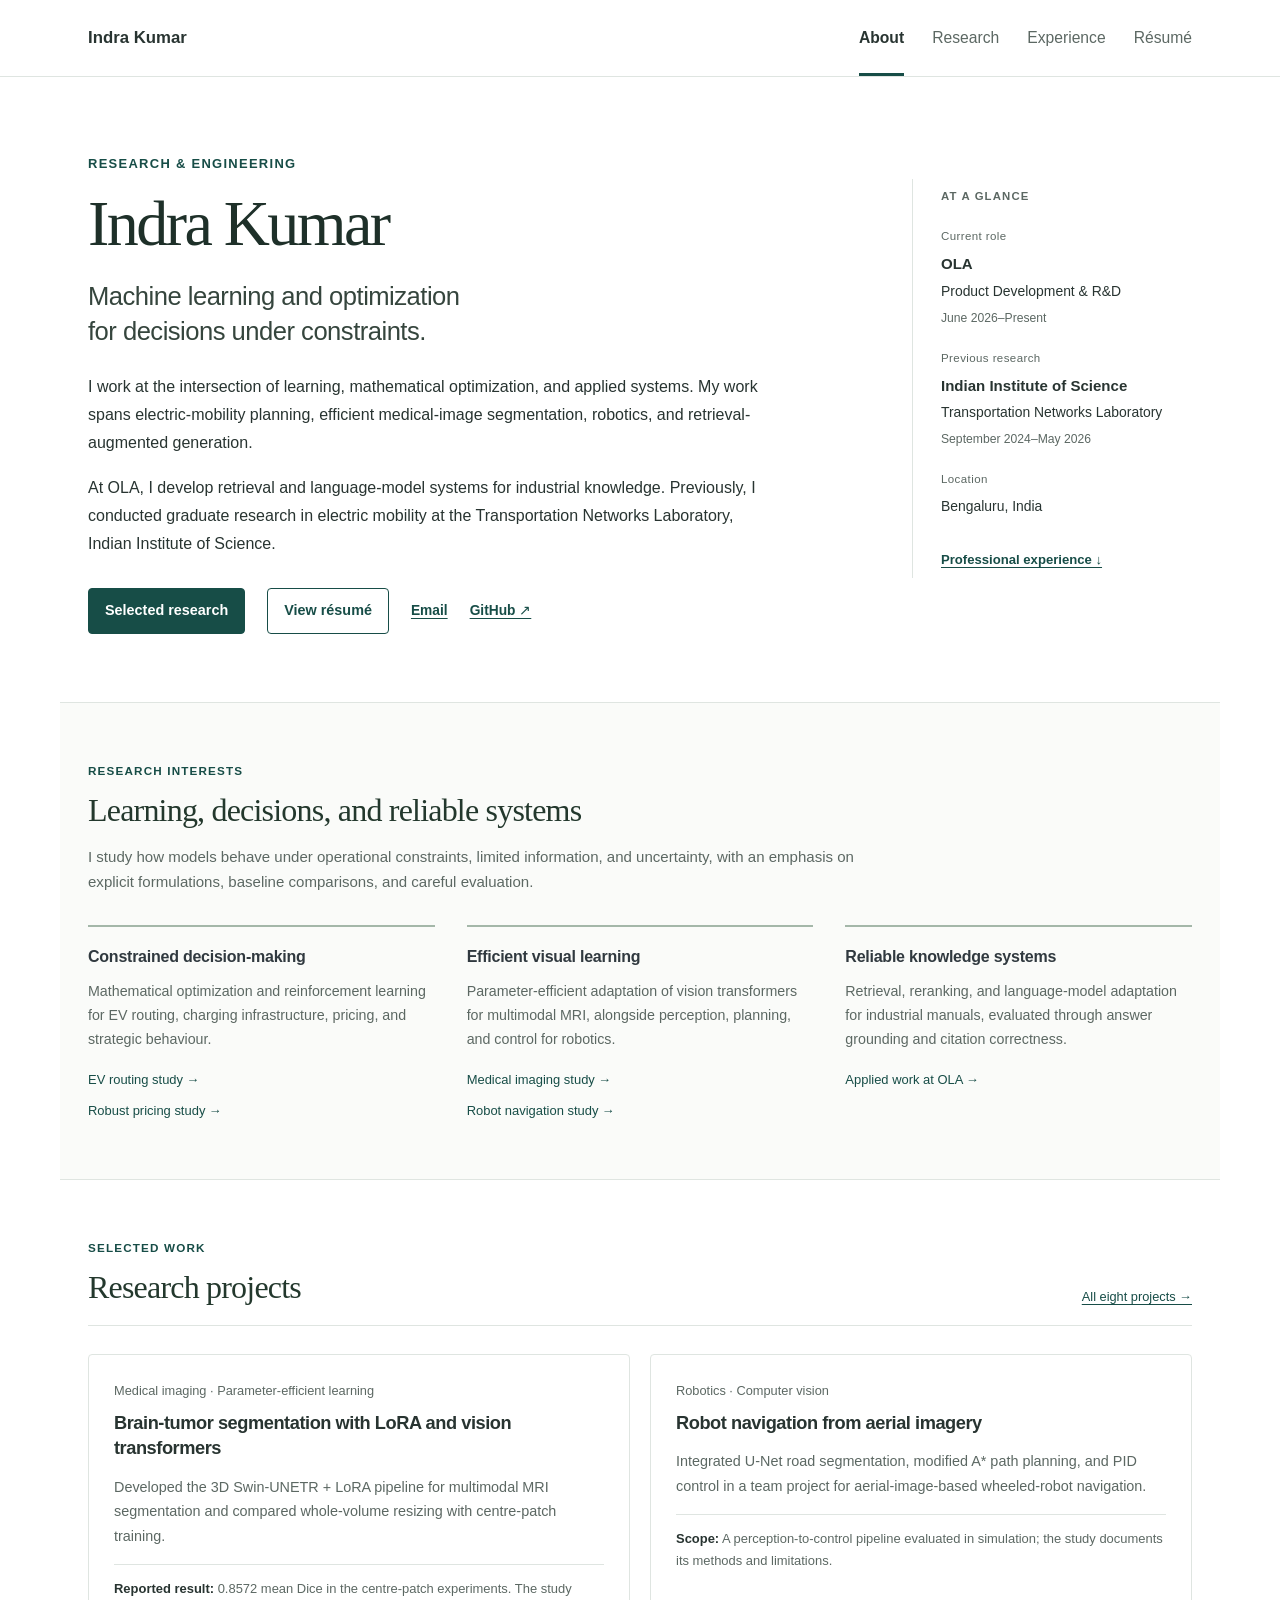
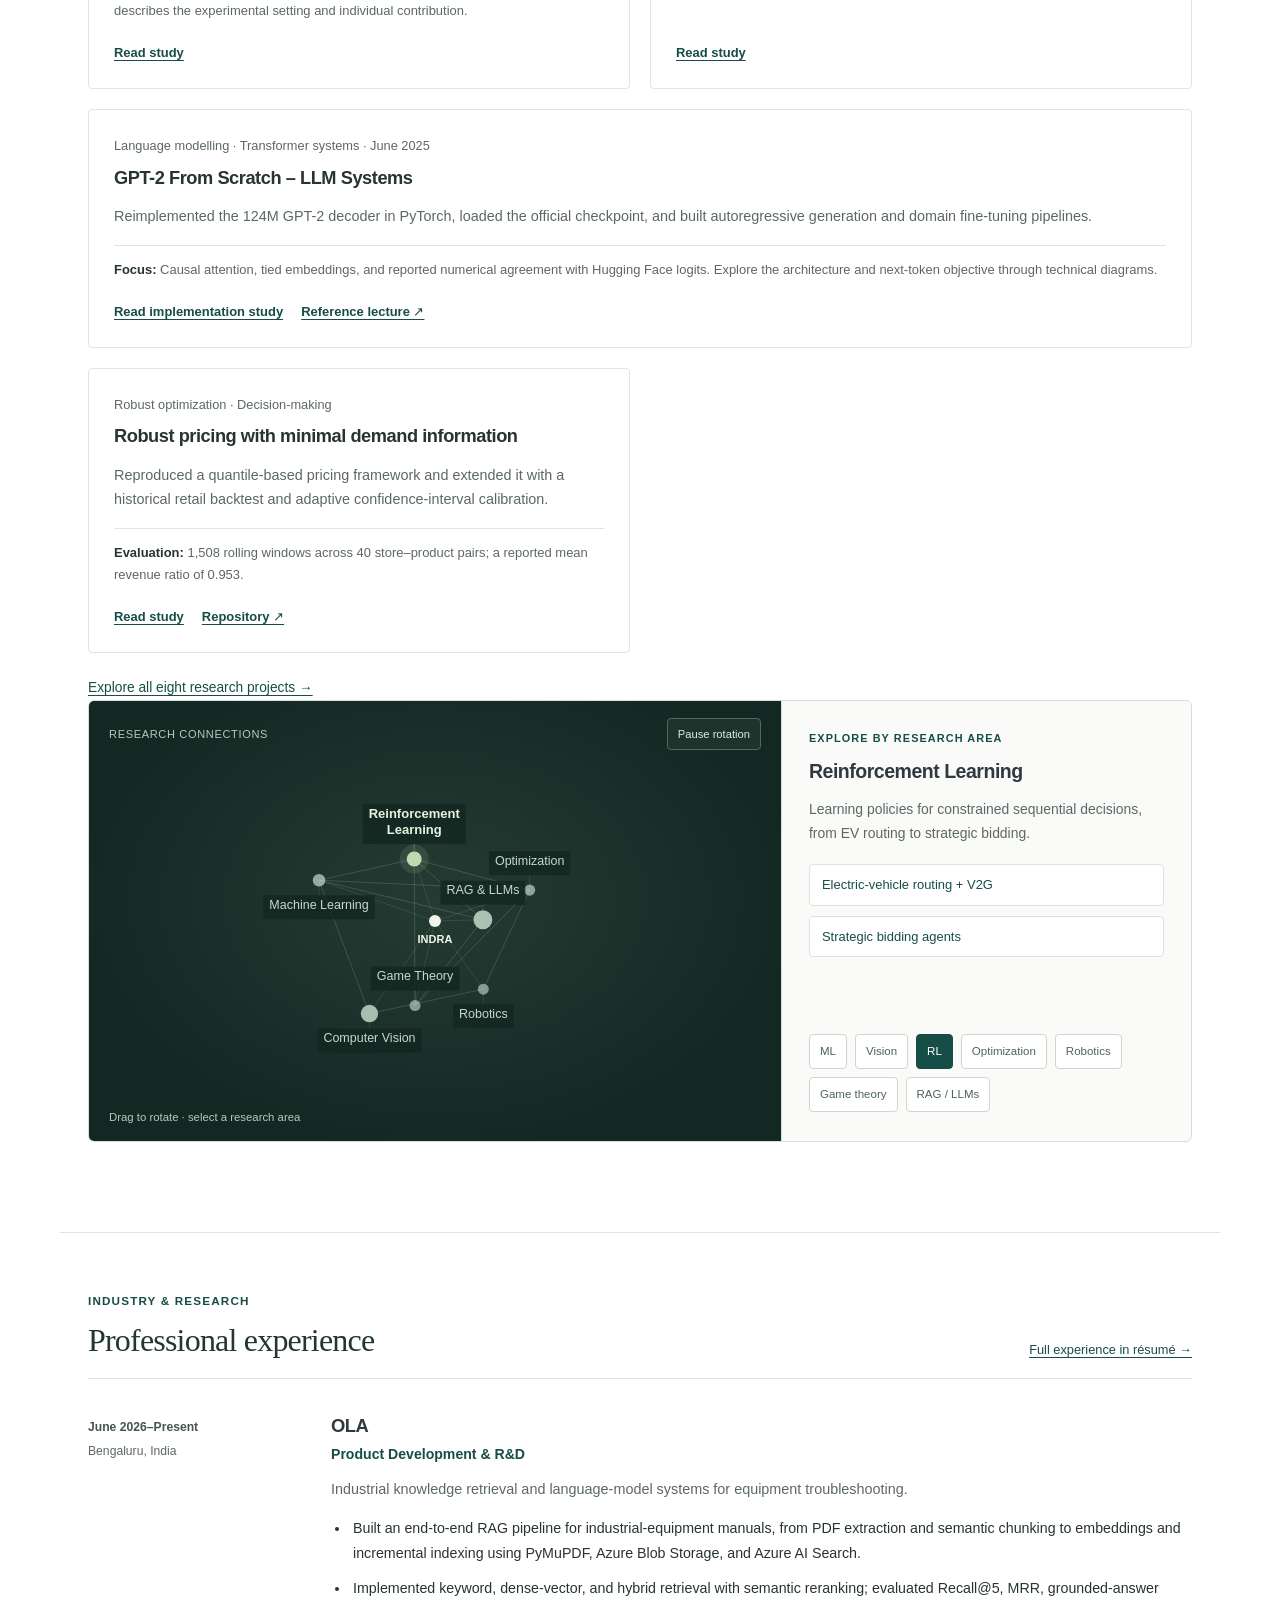
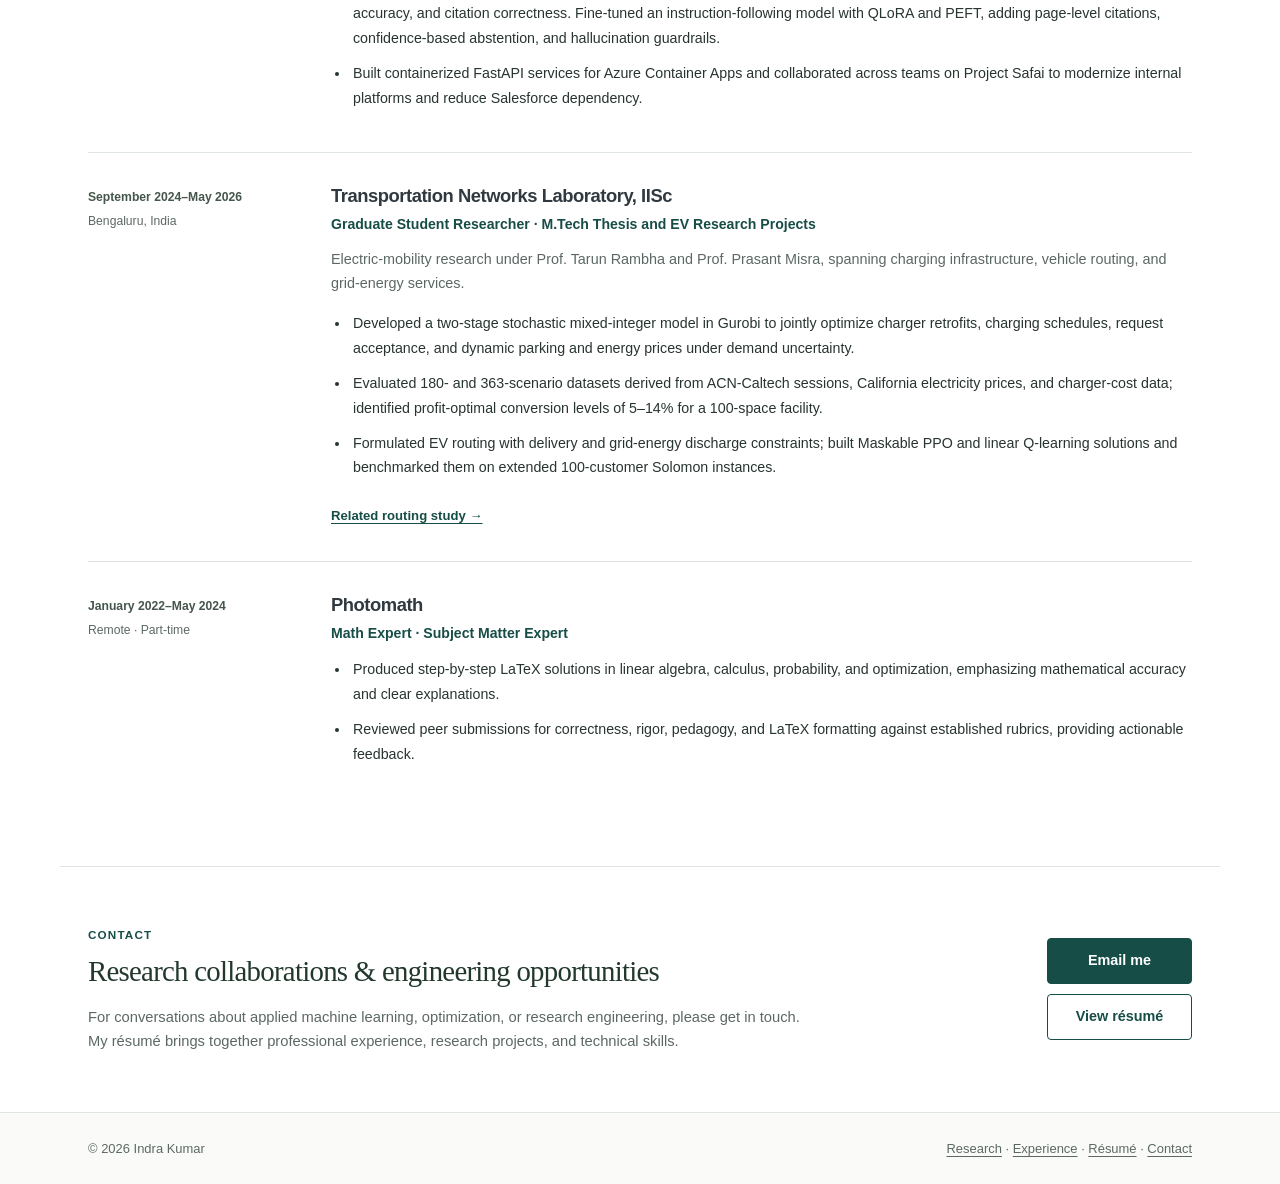
==== index.html @ 2b5d2503 "Enable hover previews for selected research projects" ====
<!doctype html>
<html lang="en">
<head>
  <meta charset="utf-8"><meta name="viewport" content="width=device-width, initial-scale=1">
  <meta name="color-scheme" content="light"><meta name="theme-color" content="#174d47">
  <title>Indra Kumar | Machine Learning &amp; Optimization</title>
  <meta name="description" content="Indra Kumar’s research and engineering portfolio: machine learning, optimization, and reliable AI systems. OLA R&amp;D; previously graduate research at IISc.">
  <meta property="og:title" content="Indra Kumar | Machine Learning &amp; Optimization">
  <meta property="og:description" content="Research projects, professional experience, and methods spanning constrained decision-making, efficient visual learning, and retrieval-augmented generation.">
  <meta property="og:type" content="website">
  <link rel="canonical" href="https://sincerelyindra.github.io/">
  <link rel="icon" type="image/svg+xml" href="data:image/svg+xml,%3Csvg xmlns=%22http://www.w3.org/2000/svg%22 viewBox=%220 0 64 64%22%3E%3Crect width=%2264%22 height=%2264%22 rx=%228%22 fill=%22%23174d47%22/%3E%3Ctext x=%2232%22 y=%2243%22 text-anchor=%22middle%22 font-family=%22Arial%22 font-size=%2233%22 font-weight=%22700%22 fill=%22white%22%3EIK%3C/text%3E%3C/svg%3E">
  <link rel="stylesheet" href="assets/style.css?v=20261004"><link rel="stylesheet" href="assets/research-map.css">
  <script src="assets/site.js" defer></script><script src="assets/research-map.js" defer></script><script src="assets/home-project-preview.js?v=20261004" defer></script>
</head>
<body class="home">
<a class="skip-link" href="#main">Skip to content</a>
<header class="masthead">
  <div class="masthead-inner">
    <a class="site-name" href="index.html">Indra Kumar</a>
    <button class="menu-toggle" aria-controls="main-navigation" aria-expanded="false" type="button">Menu</button>
    <nav class="main-nav" id="main-navigation" aria-label="Main navigation">
      <a href="index.html" aria-current="page">About</a>
      <a href="projects.html">Research</a>
      <a href="#experience">Experience</a>
      <a href="resume.html">Résumé</a>
    </nav>
  </div>
</header>

<main id="main">
  <section class="hero-wrap" aria-labelledby="hero-title">
    <div class="hero-copy">
      <p class="eyebrow">Research &amp; engineering</p>
      <h1 id="hero-title">Indra Kumar</h1>
      <p class="hero-statement">Machine learning and optimization<br class="desktop-break"> for decisions under constraints.</p>
      <p class="hero-summary">I work at the intersection of learning, mathematical optimization, and applied systems. My work spans electric-mobility planning, efficient medical-image segmentation, robotics, and retrieval-augmented generation.</p>
      <p class="hero-summary">At OLA, I develop retrieval and language-model systems for industrial knowledge. Previously, I conducted graduate research in electric mobility at the Transportation Networks Laboratory, Indian Institute of Science.</p>
      <div class="hero-actions">
        <a class="button" href="#selected-work">Selected research</a>
        <a class="button button-secondary" href="resume.html">View résumé</a>
        <a class="text-link" href="mailto:indrak@iisc.ac.in">Email</a>
        <a class="text-link" href="https://github.com/sincerelyindra" target="_blank" rel="noopener noreferrer">GitHub ↗</a>
      </div>
    </div>
    <aside class="profile-summary" aria-label="Career overview">
      <p class="eyebrow">At a glance</p>
      <dl>
        <dt>Current role</dt>
        <dd><strong>OLA</strong><span>Product Development &amp; R&amp;D</span><small>June 2026–Present</small></dd>
        <dt>Previous research</dt>
        <dd><strong>Indian Institute of Science</strong><span>Transportation Networks Laboratory</span><small>September 2024–May 2026</small></dd>
        <dt>Location</dt>
        <dd>Bengaluru, India</dd>
      </dl>
      <a class="text-link" href="#experience">Professional experience ↓</a>
    </aside>
  </section>

  <section class="home-section research-section" id="research" aria-labelledby="research-title">
    <div class="section-intro">
      <p class="eyebrow">Research interests</p>
      <h2 id="research-title">Learning, decisions, and reliable systems</h2>
      <p>I study how models behave under operational constraints, limited information, and uncertainty, with an emphasis on explicit formulations, baseline comparisons, and careful evaluation.</p>
    </div>
    <div class="research-grid">
      <article>
        <h3>Constrained decision-making</h3>
        <p>Mathematical optimization and reinforcement learning for EV routing, charging infrastructure, pricing, and strategic behaviour.</p>
        <a href="projects/electric-vehicle-routing.html">EV routing study →</a>
        <a href="projects/robust-pricing.html">Robust pricing study →</a>
      </article>
      <article>
        <h3>Efficient visual learning</h3>
        <p>Parameter-efficient adaptation of vision transformers for multimodal MRI, alongside perception, planning, and control for robotics.</p>
        <a href="projects/medical-image-segmentation.html">Medical imaging study →</a>
        <a href="projects/robot-path-planning.html">Robot navigation study →</a>
      </article>
      <article>
        <h3>Reliable knowledge systems</h3>
        <p>Retrieval, reranking, and language-model adaptation for industrial manuals, evaluated through answer grounding and citation correctness.</p>
        <a href="#ola-experience">Applied work at OLA →</a>
      </article>
    </div>
  </section>

  <section class="home-section" id="selected-work" aria-labelledby="work-title">
    <div class="section-heading home-heading">
      <div><p class="eyebrow">Selected work</p><h2 id="work-title">Research projects</h2></div>
      <a href="projects.html">All eight projects →</a>
    </div>
    <div class="featured-grid">
      <article class="featured-card">
        <p class="project-category">Medical imaging · Parameter-efficient learning</p>
        <h3><a href="projects/medical-image-segmentation.html">Brain-tumor segmentation with LoRA and vision transformers</a></h3>
        <p>Developed the 3D Swin-UNETR + LoRA pipeline for multimodal MRI segmentation and compared whole-volume resizing with centre-patch training.</p>
        <p class="research-evidence"><strong>Reported result:</strong> 0.8572 mean Dice in the centre-patch experiments. The study describes the experimental setting and individual contribution.</p>
        <div class="project-links"><a href="projects/medical-image-segmentation.html">Read study</a></div>
      </article>
      <article class="featured-card">
        <p class="project-category">Robotics · Computer vision</p>
        <h3><a href="projects/robot-path-planning.html">Robot navigation from aerial imagery</a></h3>
        <p>Integrated U-Net road segmentation, modified A* path planning, and PID control in a team project for aerial-image-based wheeled-robot navigation.</p>
        <p class="research-evidence"><strong>Scope:</strong> A perception-to-control pipeline evaluated in simulation; the study documents its methods and limitations.</p>
        <div class="project-links"><a href="projects/robot-path-planning.html">Read study</a></div>
      </article>
      <article class="featured-card llm-study-card">
        <p class="project-category">Language modelling · Transformer systems · June 2025</p>
        <h3><a href="projects/gpt2-from-scratch.html">GPT-2 From Scratch – LLM Systems</a></h3>
        <p>Reimplemented the 124M GPT-2 decoder in PyTorch, loaded the official checkpoint, and built autoregressive generation and domain fine-tuning pipelines.</p>
        <p class="research-evidence"><strong>Focus:</strong> Causal attention, tied embeddings, and reported numerical agreement with Hugging Face logits. Explore the architecture and next-token objective through technical diagrams.</p>
        <div class="project-links"><a href="projects/gpt2-from-scratch.html">Read implementation study</a><a href="https://www.youtube.com/watch?v=l8pRSuU81PU" target="_blank" rel="noopener noreferrer">Reference lecture ↗</a></div>
      </article>
      <article class="featured-card">
        <p class="project-category">Robust optimization · Decision-making</p>
        <h3><a href="projects/robust-pricing.html">Robust pricing with minimal demand information</a></h3>
        <p>Reproduced a quantile-based pricing framework and extended it with a historical retail backtest and adaptive confidence-interval calibration.</p>
        <p class="research-evidence"><strong>Evaluation:</strong> 1,508 rolling windows across 40 store–product pairs; a reported mean revenue ratio of 0.953.</p>
        <div class="project-links"><a href="projects/robust-pricing.html">Read study</a><a href="https://github.com/sincerelyindra/robust-quantile-based-pricing" target="_blank" rel="noopener noreferrer">Repository ↗</a></div>
      </article>
    </div>
    <p class="all-projects-link"><a href="projects.html">Explore all eight research projects →</a></p>
    <div class="research-map" id="research-map" aria-labelledby="research-map-title" hidden>
      <div class="research-map-visual">
        <div class="research-map-toolbar">
          <span id="research-map-title">Research connections</span>
          <button type="button" data-rotation-control>Pause rotation</button>
        </div>
        <canvas id="constellationCanvas" width="720" height="440"
          role="img" aria-label="Rotating 3D map of research themes. Use the adjacent research-area buttons to explore related projects."
          aria-describedby="research-map-hint"></canvas>
        <p class="research-map-hint" id="research-map-hint">Drag to rotate · select a research area</p>
      </div>
      <div class="research-map-panel">
        <p class="eyebrow">Explore by research area</p>
        <div class="research-map-selection" aria-live="polite" aria-atomic="true">
          <h3 id="constellationTheme">Reinforcement Learning</h3>
          <p id="constellationDescription">Learning policies for constrained sequential decisions, from EV routing to strategic bidding.</p>
        </div>
        <div id="constellationProjects" class="research-map-projects">
          <a href="projects/electric-vehicle-routing.html">Electric-vehicle routing + V2G</a>
          <a href="projects/strategic-auction-bidding.html">Strategic bidding agents</a>
        </div>
        <div class="research-map-controls" role="group" aria-label="Choose a research area">
          <button type="button" data-theme="Machine Learning" aria-pressed="false">ML</button>
          <button type="button" data-theme="Computer Vision" aria-pressed="false">Vision</button>
          <button type="button" data-theme="Reinforcement Learning" aria-pressed="true">RL</button>
          <button type="button" data-theme="Optimization" aria-pressed="false">Optimization</button>
          <button type="button" data-theme="Robotics" aria-pressed="false">Robotics</button>
          <button type="button" data-theme="Game Theory" aria-pressed="false">Game theory</button>
          <button type="button" data-theme="RAG &amp; LLMs" aria-pressed="false">RAG / LLMs</button>
        </div>
      </div>
    </div>
  </section>

  <section class="home-section experience-section" id="experience" aria-labelledby="experience-title">
    <div class="section-heading home-heading">
      <div><p class="eyebrow">Industry &amp; research</p><h2 id="experience-title">Professional experience</h2></div>
      <a href="resume.html#experience">Full experience in résumé →</a>
    </div>
    <div class="experience-list">
      <article class="experience-entry" id="ola-experience">
        <div class="experience-meta">
          <p class="experience-date"><time datetime="2026-06">June 2026</time>–Present</p>
          <p>Bengaluru, India</p>
        </div>
        <div class="experience-body">
          <h3>OLA</h3>
          <p class="experience-role">Product Development &amp; R&amp;D</p>
          <p class="experience-summary">Industrial knowledge retrieval and language-model systems for equipment troubleshooting.</p>
          <ul>
            <li>Built an end-to-end RAG pipeline for industrial-equipment manuals, from PDF extraction and semantic chunking to embeddings and incremental indexing using PyMuPDF, Azure Blob Storage, and Azure AI Search.</li>
            <li>Implemented keyword, dense-vector, and hybrid retrieval with semantic reranking; evaluated Recall@5, MRR, grounded-answer accuracy, and citation correctness. Fine-tuned an instruction-following model with QLoRA and PEFT, adding page-level citations, confidence-based abstention, and hallucination guardrails.</li>
            <li>Built containerized FastAPI services for Azure Container Apps and collaborated across teams on Project Safai to modernize internal platforms and reduce Salesforce dependency.</li>
          </ul>
        </div>
      </article>
      <article class="experience-entry" id="iisc-experience">
        <div class="experience-meta">
          <p class="experience-date"><time datetime="2024-09">September 2024</time>–<time datetime="2026-05">May 2026</time></p>
          <p>Bengaluru, India</p>
        </div>
        <div class="experience-body">
          <h3>Transportation Networks Laboratory, IISc</h3>
          <p class="experience-role">Graduate Student Researcher · M.Tech Thesis and EV Research Projects</p>
          <p class="experience-summary">Electric-mobility research under Prof. Tarun Rambha and Prof. Prasant Misra, spanning charging infrastructure, vehicle routing, and grid-energy services.</p>
          <ul>
            <li>Developed a two-stage stochastic mixed-integer model in Gurobi to jointly optimize charger retrofits, charging schedules, request acceptance, and dynamic parking and energy prices under demand uncertainty.</li>
            <li>Evaluated 180- and 363-scenario datasets derived from ACN-Caltech sessions, California electricity prices, and charger-cost data; identified profit-optimal conversion levels of 5–14% for a 100-space facility.</li>
            <li>Formulated EV routing with delivery and grid-energy discharge constraints; built Maskable PPO and linear Q-learning solutions and benchmarked them on extended 100-customer Solomon instances.</li>
          </ul>
          <a class="text-link" href="projects/electric-vehicle-routing.html">Related routing study →</a>
        </div>
      </article>
      <article class="experience-entry" id="photomath-experience">
        <div class="experience-meta">
          <p class="experience-date"><time datetime="2022-01">January 2022</time>–<time datetime="2024-05">May 2024</time></p>
          <p>Remote · Part-time</p>
        </div>
        <div class="experience-body">
          <h3>Photomath</h3>
          <p class="experience-role">Math Expert · Subject Matter Expert</p>
          <ul>
            <li>Produced step-by-step LaTeX solutions in linear algebra, calculus, probability, and optimization, emphasizing mathematical accuracy and clear explanations.</li>
            <li>Reviewed peer submissions for correctness, rigor, pedagogy, and LaTeX formatting against established rubrics, providing actionable feedback.</li>
          </ul>
        </div>
      </article>
    </div>
  </section>

  <section class="home-section contact-band" id="contact" aria-labelledby="contact-title">
    <div>
      <p class="eyebrow">Contact</p>
      <h2 id="contact-title">Research collaborations &amp; engineering opportunities</h2>
      <p>For conversations about applied machine learning, optimization, or research engineering, please get in touch. My résumé brings together professional experience, research projects, and technical skills.</p>
    </div>
    <div class="contact-actions">
      <a class="button" href="mailto:indrak@iisc.ac.in">Email me</a>
      <a class="button button-secondary" href="resume.html">View résumé</a>
    </div>
  </section>
</main>
<footer class="footer"><div class="footer-inner"><p>© 2026 Indra Kumar</p><p><a href="projects.html">Research</a> · <a href="#experience">Experience</a> · <a href="resume.html">Résumé</a> · <a href="mailto:indrak@iisc.ac.in">Contact</a></p></div></footer>
</body>
</html>
---- assets/style.css ----
:root{--ink:#283431;--muted:#5c6863;--accent:#174d47;--accent-dark:#103b36;--line:#dfe5e1;--soft:#f5f7f4;--width:1160px;--sidebar:222px;font-family:-apple-system,BlinkMacSystemFont,"Segoe UI",Roboto,Helvetica,Arial,sans-serif;color:var(--ink);background:#fff;font-synthesis:none}
*{box-sizing:border-box}html{scroll-padding-top:105px}body{margin:0;font-size:18px;line-height:1.65}a{color:var(--accent);text-decoration-thickness:1px;text-underline-offset:3px}a:hover{color:var(--accent-dark)}a:focus-visible,button:focus-visible{outline:3px solid #b66617;outline-offset:5px}img{max-width:100%;display:block}button{font:inherit}h1,h2,h3{line-height:1.25;color:#30393f;letter-spacing:-.025em}h1{font-size:2rem;margin:0 0 24px;font-weight:700}h2{font-size:1.5rem;margin:45px 0 20px}h3{font-size:1.18rem;margin:0 0 10px;font-weight:650}p{margin:0 0 20px}ul{padding-left:24px;margin:12px 0 24px}li{padding-left:3px;margin:7px 0}small{font-size:.83rem}.skip-link{position:absolute;left:20px;top:-100px;background:var(--ink);color:white;padding:10px 18px;z-index:20}.skip-link:focus{top:12px}
.masthead{border-bottom:1px solid var(--line);background:rgba(255,255,255,.97)}.masthead-inner{max-width:var(--width);padding:0 28px;margin:auto;min-height:76px;display:flex;align-items:center;gap:58px}.site-name{font-size:1.05rem;font-weight:700;color:var(--ink);text-decoration:none;white-space:nowrap}.main-nav{display:flex;align-self:stretch;align-items:center;gap:32px}.main-nav a{height:100%;display:flex;align-items:center;position:relative;font-size:.98rem;text-decoration:none;color:var(--muted)}.main-nav a[aria-current=page]{color:var(--ink);font-weight:600}.main-nav a[aria-current=page]:after{content:"";height:3px;background:var(--accent);position:absolute;bottom:0;left:0;right:0}.menu-toggle{display:none;background:white;border:1px solid var(--line);border-radius:4px;padding:6px 12px;font-size:.9rem;color:var(--ink)}
.page-shell{max-width:var(--width);margin:0 auto;padding:50px 28px 72px;display:grid;grid-template-columns:var(--sidebar) minmax(0,1fr);gap:52px;align-items:start}.profile{position:sticky;top:30px;font-size:.86rem;line-height:1.5}.profile-avatar{width:166px;height:166px;object-fit:cover;border:1px solid var(--line);padding:5px;margin:0 0 18px;background:white}.profile-name{font-size:1.15rem;font-weight:700;margin:0 0 7px;letter-spacing:-.02em}.profile-description{font-size:.89rem;color:var(--muted);margin:0 0 20px;max-width:200px}.profile-links{list-style:none;padding:0;margin:0}.profile-links li{margin:10px 0;padding:0;display:flex;align-items:flex-start;gap:10px}.profile-links a{color:var(--ink);text-decoration:none;overflow-wrap:anywhere}.profile-links a:hover{color:var(--accent);text-decoration:underline}.icon{width:16px;height:16px;flex:0 0 16px;margin-top:4px;stroke:currentColor;fill:none;stroke-width:1.7;stroke-linecap:round;stroke-linejoin:round}.content{min-width:0;max-width:780px}.intro{font-size:1.04rem}.eyebrow{font-size:.81rem;font-weight:600;letter-spacing:.1em;text-transform:uppercase;color:var(--muted);margin:0 0 13px}.lead{color:var(--muted);font-size:1.02rem}.text-link{font-size:.94rem;font-weight:550}.section-heading{display:flex;align-items:baseline;justify-content:space-between;gap:20px;border-bottom:1px solid var(--line);margin:38px 0 0;padding-bottom:13px}.section-heading h2{margin:0}.section-heading a{font-size:.85rem;white-space:nowrap}.project-list{list-style:none;padding:0;margin:0}.project{padding:26px 0 25px;border-bottom:1px solid var(--line);margin:0}.project h2,.project h3{margin:0 0 10px;font-size:1.23rem}.project h2 a,.project h3 a{text-decoration:none;color:var(--ink)}.project h2 a:hover,.project h3 a:hover{color:var(--accent)}.project p{margin:0 0 13px;font-size:.98rem}.project-category{font-size:.8rem!important;color:var(--muted);margin-bottom:8px!important}.project-links{display:flex;flex-wrap:wrap;gap:18px;font-size:.87rem}.project-links a{font-weight:550}.note{color:var(--muted);font-size:.88rem}.experience-line{display:flex;justify-content:space-between;gap:24px;align-items:baseline;margin-top:24px}.experience-line h3{margin:0}.period{font-size:.87rem;color:var(--muted);white-space:nowrap}.role{font-weight:550;font-size:1rem;margin:6px 0 4px}.organization{font-size:.95rem;color:var(--muted);margin-bottom:18px}.compact-list li{margin:8px 0}.skills{display:grid;grid-template-columns:140px minmax(0,1fr);gap:15px 25px;font-size:.96rem;margin:20px 0}.skills dt{font-weight:650}.skills dd{margin:0;color:var(--muted)}.actions{display:flex;flex-wrap:wrap;gap:12px;margin:24px 0}.button{display:inline-block;background:var(--accent);color:white;border:1px solid var(--accent);padding:9px 17px;font-size:.9rem;font-weight:550;border-radius:4px;text-decoration:none;cursor:pointer}.button:hover{background:var(--accent-dark);color:white}.button-secondary{background:white;color:var(--accent)}.button-secondary:hover{background:var(--soft);color:var(--accent-dark)}.back-link{font-size:.87rem;display:inline-block;margin-bottom:25px}.project-detail-title{font-size:2rem;max-width:730px}.project-team{color:var(--muted);font-size:.91rem;margin:0 0 23px}.callout{border-left:3px solid var(--accent);padding:2px 0 2px 20px;margin:26px 0}.callout p{margin:0;font-size:.98rem}.data-table-wrap{overflow-x:auto;margin:22px 0}.data-table{border-collapse:collapse;width:100%;font-size:.9rem;text-align:left}.data-table th{font-weight:650;background:var(--soft)}.data-table th,.data-table td{padding:12px 14px;border-bottom:1px solid var(--line);vertical-align:top}.data-table td:not(:first-child),.data-table th:not(:first-child){font-variant-numeric:tabular-nums}.details-section{margin:32px 0}.details-section h2{font-size:1.3rem;margin:0 0 14px}.details-section p,.details-section li{font-size:.98rem}.project-meta{font-size:.85rem;color:var(--muted);border-top:1px solid var(--line);padding-top:20px;margin-top:36px}.footer{border-top:1px solid var(--line);background:#f8f9fa;font-size:.81rem;color:var(--muted)}.footer-inner{max-width:var(--width);margin:auto;padding:25px 28px;display:flex;justify-content:space-between;gap:24px}.footer a{color:var(--muted)}.print-header{display:none}.resume-project{margin:24px 0}.resume-project h3{font-size:1.04rem}.resume-project p{font-size:.94rem;margin:0}.resume-project a{text-decoration:none;color:var(--ink)}.resume-project a:hover{color:var(--accent)}.not-found{padding:25px 0}
@media(min-width:1450px){:root{--width:1240px}.page-shell{gap:65px;grid-template-columns:245px minmax(0,1fr)}.content{max-width:800px}}
@media(max-width:900px){.page-shell{grid-template-columns:190px minmax(0,1fr);gap:30px;padding-top:36px}.profile-avatar{width:145px;height:145px}.masthead-inner{gap:45px}.skills{grid-template-columns:115px minmax(0,1fr)}}
@media(max-width:680px){body{font-size:17px}.masthead-inner{padding:0 20px;min-height:65px;justify-content:space-between;gap:15px;flex-wrap:wrap}.main-nav{gap:22px;min-height:56px;flex-basis:100%;order:3;align-self:auto}.main-nav a{height:56px}.js .menu-toggle{display:block}.js .main-nav{display:none}.js .main-nav.is-open{display:flex}.page-shell{display:block;padding:28px 20px 45px}.profile{position:static;display:grid;grid-template-columns:88px minmax(0,1fr);gap:0 18px;margin-bottom:34px;padding-bottom:24px;border-bottom:1px solid var(--line)}.profile-avatar{grid-row:1/3;width:88px;height:88px;padding:3px;margin:0}.profile-name{font-size:1.1rem;align-self:end;margin-top:1px}.profile-description{max-width:none;font-size:.85rem;margin:3px 0 0}.profile-links{grid-column:1/-1;display:flex;gap:7px 20px;flex-wrap:wrap;margin-top:16px}.profile-links li{margin:3px 0;font-size:.82rem;gap:7px}.profile-links .institution-row{display:none}.profile-links .location-row{display:none}.icon{width:14px;height:14px;flex-basis:14px;margin-top:3px}h1,.project-detail-title{font-size:1.7rem;margin-bottom:20px}h2{font-size:1.3rem;margin-top:34px}.intro{font-size:1rem}.section-heading{margin-top:34px}.section-heading h2{font-size:1.3rem}.project{padding:23px 0}.project h2,.project h3{font-size:1.15rem}.experience-line{display:block}.period{display:block;margin-top:6px}.skills{grid-template-columns:1fr;gap:5px;margin-top:24px}.skills dd{margin-bottom:12px}.footer-inner{padding:23px 20px;display:block}.footer-inner p{margin:0 0 8px}.data-table th,.data-table td{padding:10px}.project-detail-title{overflow-wrap:break-word}}
@media(prefers-reduced-motion:reduce){html{scroll-behavior:auto}}
@media print{html{font-size:10pt}body{font-size:10pt;line-height:1.45;color:#111}.masthead,.profile,.footer,.no-print,.skip-link,.back-link{display:none!important}.page-shell{display:block;max-width:none;margin:0;padding:0}.content{max-width:none}.print-header{display:block;margin-bottom:22px}.print-header h1{font-size:24pt;margin-bottom:3px}.print-header p{margin:0;font-size:9pt}.resume-title{display:none}h1{font-size:20pt}h2{font-size:14pt;margin:22px 0 10px;break-after:avoid}h3{font-size:11pt;break-after:avoid}.experience-line{margin-top:12px}.role,.organization,.resume-project p,.compact-list li{font-size:10pt}.resume-project{margin:12px 0;break-inside:avoid}.resume-project h3{font-size:10.5pt;margin-bottom:5px}.skills{font-size:10pt;grid-template-columns:125px minmax(0,1fr);gap:6px 15px}a{color:#111;text-decoration:none}.period,.note{font-size:9pt}.data-table{font-size:9pt}.actions{display:none}@page{margin:17mm}}

/* Research portfolio: readable content and restrained interaction. */
.masthead {
  position: sticky;
  top: 0;
  z-index: 30;
  background: #fff;
}
.masthead-inner { justify-content: space-between; gap: 32px; }
.main-nav { gap: 28px; }
.main-nav a, .button, .project-links a {
  transition: color 120ms ease, background-color 120ms ease, border-color 120ms ease;
}
:where(section, article)[id] { scroll-margin-top: 24px; }
a { overflow-wrap: anywhere; }
.profile-affiliation {
  font-size: .82rem;
  color: var(--accent);
  margin: -7px 0 18px;
  line-height: 1.5;
}
.profile-avatar { border-radius: 4px; }
.project-resources { margin: -9px 0 25px; }
.period { white-space: normal; flex-shrink: 0; text-align: right; }
.experience-line { align-items: flex-start; gap: 20px; }
.experience-line h3 { max-width: 65%; }
.resume-experience + .resume-experience {
  border-top: 1px solid var(--line);
  padding-top: 6px;
  margin-top: 28px;
}
.resume-experience .organization { margin: 5px 0 12px; font-size: .87rem; }
.resume-experience .compact-list { font-size: .95rem; }
.resume-experience .role { font-size: .95rem; }
.resume-experience .period { font-size: .79rem; }

.home { color: var(--ink); background: #fff; }
.hero-wrap {
  max-width: var(--width);
  margin: 0 auto;
  padding: 76px 28px 68px;
  display: grid;
  grid-template-columns: minmax(0, 1fr) 280px;
  gap: 76px;
  align-items: start;
}
.hero-copy { min-width: 0; }
.hero-copy .eyebrow { color: var(--accent); margin-bottom: 16px; }
.hero-wrap h1 {
  font-family: Georgia, "Times New Roman", serif;
  font-size: clamp(2.8rem, 5vw, 4.5rem);
  line-height: 1.05;
  letter-spacing: -.04em;
  font-weight: 500;
  color: #1e3029;
  margin-bottom: 21px;
}
.hero-statement {
  font-size: clamp(1.2rem, 2vw, 1.65rem);
  line-height: 1.4;
  font-weight: 500;
  letter-spacing: -.02em;
  color: #35453d;
  margin-bottom: 23px;
}
.hero-summary { font-size: 1rem; line-height: 1.75; max-width: 690px; margin-bottom: 17px; }
.hero-actions { display: flex; flex-wrap: wrap; align-items: center; gap: 13px 22px; margin-top: 30px; }
.hero-actions .text-link { font-size: .86rem; }
.button { padding: 10px 16px; border-radius: 4px; }
.profile-summary { border-left: 1px solid var(--line); padding: 8px 0 4px 28px; margin-top: 26px; }
.profile-summary .eyebrow { font-size: .71rem; }
.profile-summary dl { margin: 0 0 26px; }
.profile-summary dt {
  font-size: .72rem;
  color: var(--muted);
  letter-spacing: .035em;
  margin: 21px 0 6px;
}
.profile-summary dd { margin: 0; font-size: .87rem; }
.profile-summary strong, .profile-summary span, .profile-summary small { display: block; }
.profile-summary strong { font-size: .94rem; font-weight: 650; margin-bottom: 3px; }
.profile-summary small { color: var(--muted); font-size: .76rem; margin-top: 5px; }
.profile-summary .text-link { font-size: .82rem; }
.home-section { max-width: var(--width); margin: 0 auto; padding: 58px 28px; }
.home-section h2 {
  font-family: Georgia, "Times New Roman", serif;
  font-size: clamp(1.65rem, 3vw, 2rem);
  line-height: 1.25;
  font-weight: 500;
  letter-spacing: -.025em;
  color: #23382d;
  margin: 0 0 15px;
}
.home-section .eyebrow { font-size: .73rem; color: var(--accent); margin-bottom: 10px; }
.section-intro { max-width: 790px; margin-bottom: 30px; }
.section-intro > p:last-child { color: var(--muted); font-size: .94rem; margin-bottom: 0; }
.research-section { border-top: 1px solid var(--line); border-bottom: 1px solid var(--line); background: #fafbf9; }
.research-grid { display: grid; grid-template-columns: repeat(3, minmax(0, 1fr)); gap: 32px; }
.research-grid article { border-top: 2px solid #a4b7a9; padding-top: 20px; }
.research-grid h3 { font-size: 1rem; letter-spacing: -.015em; margin-bottom: 12px; }
.research-grid p { font-size: .89rem; line-height: 1.7; color: var(--muted); margin-bottom: 18px; }
.research-grid a { display: block; font-size: .81rem; margin-top: 9px; text-decoration: none; }
.research-grid a:hover { text-decoration: underline; }
.home-heading { margin: 0 0 28px; padding-bottom: 18px; align-items: flex-end; }
.home-heading h2 { margin-bottom: 0; }
.home-heading > a { font-size: .8rem; white-space: normal; text-align: right; }
.featured-grid { display: grid; grid-template-columns: repeat(2, minmax(0, 1fr)); gap: 20px; }
.featured-card {
  border: 1px solid var(--line);
  border-radius: 4px;
  background: #fff;
  padding: 25px;
  min-width: 0;
  display: flex;
  flex-direction: column;
}
.featured-card h3 { font-size: 1.14rem; line-height: 1.4; margin: 0 0 14px; }
.featured-card h3 a { color: var(--ink); text-decoration: none; }
.featured-card h3 a:hover { color: var(--accent); text-decoration: underline; }
.featured-card > p:not(.project-category) { font-size: .9rem; line-height: 1.7; color: var(--muted); margin-bottom: 16px; }
.featured-card .research-evidence { font-size: .81rem !important; border-top: 1px solid var(--line); padding-top: 13px; }
.research-evidence strong { color: var(--ink); font-weight: 600; }
.featured-card .project-links { margin-top: auto; padding-top: 4px; font-size: .81rem; }
.all-projects-link { font-size: .86rem; margin: 24px 0 0; }
.experience-section { border-top: 1px solid var(--line); }
.experience-entry { display: grid; grid-template-columns: 205px minmax(0, 1fr); gap: 38px; padding: 31px 0; }
.experience-entry:first-child { padding-top: 7px; }
.experience-entry + .experience-entry { border-top: 1px solid var(--line); }
.experience-meta { font-size: .76rem; line-height: 1.6; color: var(--muted); padding-top: 4px; }
.experience-meta p { margin: 0 0 5px; }
.experience-date { font-weight: 600; color: #45564c; font-variant-numeric: tabular-nums; }
.experience-body { min-width: 0; }
.experience-body h3 { font-size: 1.15rem; margin: 0 0 7px; }
.experience-role { font-size: .88rem; font-weight: 600; color: var(--accent); line-height: 1.5; margin-bottom: 12px; }
.experience-summary { color: var(--muted); font-size: .9rem; line-height: 1.7; margin-bottom: 15px; }
.experience-body ul { margin: 13px 0 0; padding-left: 19px; font-size: .89rem; line-height: 1.75; }
.experience-body li { padding-left: 3px; margin: 10px 0; }
.experience-body .text-link { display: inline-block; font-size: .82rem; margin-top: 15px; }
.contact-band {
  border-top: 1px solid var(--line);
  display: grid;
  grid-template-columns: minmax(0, 1fr) auto;
  gap: 48px;
  align-items: center;
}
.contact-band h2 { max-width: 640px; font-size: 1.8rem; }
.contact-band > div > p:last-child { color: var(--muted); font-size: .92rem; max-width: 720px; margin-bottom: 0; }
.contact-actions { display: flex; flex-direction: column; gap: 10px; min-width: 145px; text-align: center; }
.footer { background: #fafbf9; }
.footer-inner p { margin-bottom: 0; }

@media (max-width: 1000px) {
  .hero-wrap { grid-template-columns: minmax(0, 1fr) 245px; gap: 38px; }
  .research-grid { gap: 22px; }
  .experience-entry { grid-template-columns: 170px minmax(0, 1fr); gap: 28px; }
}
@media (max-width: 800px) {
  .hero-wrap { grid-template-columns: 1fr; gap: 30px; padding-top: 50px; }
  .profile-summary { margin-top: 0; border-left: 0; border-top: 1px solid var(--line); padding: 24px 0 0; }
  .profile-summary dl { display: grid; grid-template-columns: 1fr 1fr; column-gap: 26px; margin-bottom: 18px; }
  .profile-summary dt { margin: 0 0 6px; }
  .profile-summary dt:nth-of-type(1) { grid-column: 1; grid-row: 1; }
  .profile-summary dd:nth-of-type(1) { grid-column: 1; grid-row: 2; }
  .profile-summary dt:nth-of-type(2) { grid-column: 2; grid-row: 1; }
  .profile-summary dd:nth-of-type(2) { grid-column: 2; grid-row: 2; }
  .profile-summary dt:nth-of-type(3) { grid-column: 1 / -1; margin-top: 18px; }
  .profile-summary dd:nth-of-type(3) { grid-column: 1 / -1; }
  .contact-band { grid-template-columns: 1fr; gap: 24px; }
  .contact-actions { flex-direction: row; }
}
@media (max-width: 680px) {
  .masthead-inner { min-height: 64px; gap: 0 16px; }
  .main-nav { column-gap: 24px; row-gap: 0; flex-wrap: wrap; }
  .js .main-nav.is-open { display: grid; grid-template-columns: 1fr 1fr; padding: 4px 0 10px; }
  .main-nav a { height: 48px; min-height: 48px; font-size: .92rem; }
  .main-nav a[aria-current=page]:after { width: 38px; }
  .hero-wrap { padding: 42px 20px 40px; }
  .hero-wrap h1 { font-size: 2.95rem; }
  .hero-statement { font-size: 1.22rem; }
  .desktop-break { display: none; }
  .hero-summary { font-size: .94rem; }
  .hero-actions { gap: 12px 20px; margin-top: 24px; }
  .hero-actions .button { font-size: .82rem; padding: 10px 13px; }
  .home-section { padding: 40px 20px; }
  .research-grid { grid-template-columns: 1fr; gap: 26px; }
  .research-grid article { padding-top: 15px; }
  .research-grid p { margin-bottom: 12px; }
  .featured-grid { grid-template-columns: 1fr; gap: 16px; }
  .featured-card { padding: 22px; }
  .home-heading { align-items: flex-start; gap: 18px; }
  .home-heading > a { font-size: .73rem; max-width: 128px; }
  .experience-entry { grid-template-columns: 1fr; gap: 11px; padding: 26px 0; }
  .experience-meta { padding: 0; }
  .experience-meta p { margin-bottom: 2px; }
  .experience-body h3 { font-size: 1.1rem; }
  .experience-role { font-size: .83rem; }
  .contact-band h2 { font-size: 1.6rem; }
  .contact-actions .button { flex: 1; }
  .profile-affiliation { grid-column: 2; margin: 7px 0 0; font-size: .78rem; }
  .period { text-align: left; }
  .experience-line h3 { max-width: none; }
  .resume-experience .period { margin-top: 7px; }
  .footer-inner p { margin-bottom: 8px; }
}
@media (max-width: 380px) {
  .hero-wrap h1 { font-size: 2.6rem; }
  .profile-summary dl { display: block; }
  .profile-summary dt { margin-top: 17px; }
  .hero-actions .button { flex: 1 1 130px; text-align: center; }
}
@media (prefers-reduced-motion: reduce) {
  *, *::before, *::after { transition: none !important; animation: none !important; scroll-behavior: auto !important; }
}
@media print {
  .masthead, .profile-affiliation { display: none !important; }
  .resume-experience + .resume-experience { padding-top: 0; margin-top: 14px; border-top: 0; }
  .experience-line { break-after: avoid; align-items: baseline; }
  .experience-line h3 { max-width: 70%; }
  .resume-experience .role, .resume-experience .organization { break-after: avoid; font-size: 9.5pt; }
  .resume-experience .compact-list { font-size: 10pt; margin-top: 8px; }
  .resume-experience .compact-list li { break-inside: avoid; }
  .resume-experience .period { font-size: 8.5pt; }
  .role, .organization { margin-bottom: 4px; }
  .button { display: none; }
}


/* The language-model study spans the selected-project grid. */
.home .llm-study-card { grid-column: 1 / -1; }


/* Homepage research-card live previews */
.project-preview-popover{
  position:fixed;
  z-index:1200;
  width:min(470px,calc(100vw - 32px));
  border:1px solid #c9d5cd;
  border-radius:6px;
  background:#fff;
  box-shadow:0 18px 48px rgba(20,45,35,.18);
  opacity:0;
  visibility:hidden;
  transform:translateY(6px);
  transition:opacity .16s ease,transform .16s ease,visibility .16s ease;
  pointer-events:none;
  overflow:hidden;
}
.project-preview-popover.is-visible{
  opacity:1;
  visibility:visible;
  transform:translateY(0);
}
.project-preview-head{
  display:flex;
  align-items:center;
  justify-content:space-between;
  gap:14px;
  height:34px;
  padding:0 11px;
  border-bottom:1px solid #dce4de;
  background:#f7f9f7;
  color:#51645b;
  font-size:.61rem;
  letter-spacing:.06em;
  text-transform:uppercase;
}
.project-preview-head strong{
  min-width:0;
  overflow:hidden;
  text-overflow:ellipsis;
  white-space:nowrap;
  font-weight:650;
  color:#2f4c40;
}
.project-preview-head span{white-space:nowrap;color:#7a8982}
.project-preview-viewport{
  position:relative;
  height:278px;
  overflow:hidden;
  background:#f4f7f4;
}
.project-preview-loading{
  position:absolute;
  inset:0;
  display:flex;
  align-items:center;
  justify-content:center;
  color:#718078;
  font-size:.7rem;
  letter-spacing:.02em;
  background:#f4f7f4;
}
.project-preview-popover.is-loaded .project-preview-loading{display:none}
.project-preview-frame{
  position:absolute;
  top:0;
  left:0;
  width:1280px;
  height:780px;
  border:0;
  transform:scale(.365);
  transform-origin:top left;
  background:white;
  opacity:0;
}
.project-preview-popover.is-loaded .project-preview-frame{opacity:1}
.featured-card{
  transition:border-color .16s ease,box-shadow .16s ease,transform .16s ease;
}
.featured-card.preview-active{
  border-color:#9eb2a5;
  box-shadow:0 8px 22px rgba(30,72,55,.08);
  transform:translateY(-1px);
}
@media(hover:none),(pointer:coarse),(max-width:800px){
  .project-preview-popover{display:none!important}
  .featured-card.preview-active{transform:none;box-shadow:none}
}
@media(prefers-reduced-motion:reduce){
  .project-preview-popover,.featured-card{transition:none!important}
}
---- assets/research-map.css ----
/* The interactive map is scoped to the About page. */
.home .research-map[hidden] { display: none; }
.home .research-map {
  display: grid;
  grid-template-columns: minmax(0, 1.35fr) minmax(280px, .8fr);
  gap: 0;
  border: 1px solid #d6e0d9;
  border-radius: 6px;
  overflow: hidden;
  margin: 0 0 32px;
  background: #fafbf9;
}
.home .research-map-visual {
  position: relative;
  min-width: 0;
  background: radial-gradient(ellipse at 50% 45%, #243b33, #142823 75%);
  color: #edf3ee;
}
.home .research-map-toolbar {
  position: absolute;
  top: 17px;
  left: 20px;
  right: 20px;
  display: flex;
  justify-content: space-between;
  align-items: center;
  gap: 12px;
  z-index: 1;
  font-size: .69rem;
}
.home .research-map-toolbar span {
  color: #b7c9be;
  letter-spacing: .06em;
  text-transform: uppercase;
}
.home [data-rotation-control] {
  border: 1px solid #526a5e;
  border-radius: 4px;
  padding: 6px 10px;
  background: #1c342b;
  color: #e0ebe3;
  font-size: .7rem;
  cursor: pointer;
}
.home [data-rotation-control]:hover { background: #2b483b; border-color: #94b29d; }
.home [data-rotation-control]:focus-visible { outline-color: #c9dccb; }
.home #constellationCanvas {
  display: block;
  width: 100%;
  height: 440px;
  touch-action: pan-y;
  cursor: grab;
}
.home #constellationCanvas.is-dragging { cursor: grabbing; }
.home .research-map-hint {
  position: absolute;
  bottom: 14px;
  left: 20px;
  margin: 0;
  color: #b7c9be;
  font-size: .71rem;
  pointer-events: none;
}
.home .research-map-panel {
  min-width: 0;
  padding: 29px 27px;
  border-left: 1px solid #d6e0d9;
  display: flex;
  flex-direction: column;
}
.home .research-map-panel .eyebrow { font-size: .68rem; }
.home .research-map-selection h3 { font-size: 1.22rem; line-height: 1.35; margin: 0 0 14px; }
.home .research-map-selection > p { font-size: .87rem; line-height: 1.7; color: var(--muted); margin-bottom: 19px; }
.home .research-map-projects { display: grid; gap: 10px; margin-bottom: 28px; }
.home .research-map-projects a {
  display: block;
  padding: 10px 12px;
  border: 1px solid #dbe4dc;
  border-radius: 4px;
  background: #fff;
  text-decoration: none;
  font-size: .81rem;
  line-height: 1.5;
}
.home .research-map-projects a:hover { background: #f0f5ef; border-color: #a9beaf; text-decoration: underline; }
.home .research-map-controls { display: flex; flex-wrap: wrap; gap: 8px; margin-top: auto; }
.home .research-map-controls button {
  background: #fff;
  border: 1px solid #cbd8cd;
  border-radius: 4px;
  color: #506556;
  padding: 7px 10px;
  font-size: .72rem;
  cursor: pointer;
}
.home .research-map-controls button:hover { background: #edf3ed; border-color: #91ac99; }
.home .research-map-controls button[aria-pressed="true"] { background: #174d47; border-color: #174d47; color: #fff; }
@media (max-width: 800px) {
  .home .research-map { grid-template-columns: 1fr; }
  .home #constellationCanvas { height: 410px; }
  .home .research-map-panel { border-left: 0; border-top: 1px solid #d6e0d9; padding: 24px; }
}
@media (max-width: 480px) {
  .home #constellationCanvas { height: 350px; }
  .home .research-map-toolbar { left: 15px; right: 15px; top: 13px; }
  .home .research-map-toolbar span { font-size: .6rem; }
  .home .research-map-hint { left: 15px; font-size: .65rem; }
  .home .research-map-panel { padding: 22px 19px; }
}
@media print {
  .home .research-map { display: none; }
}
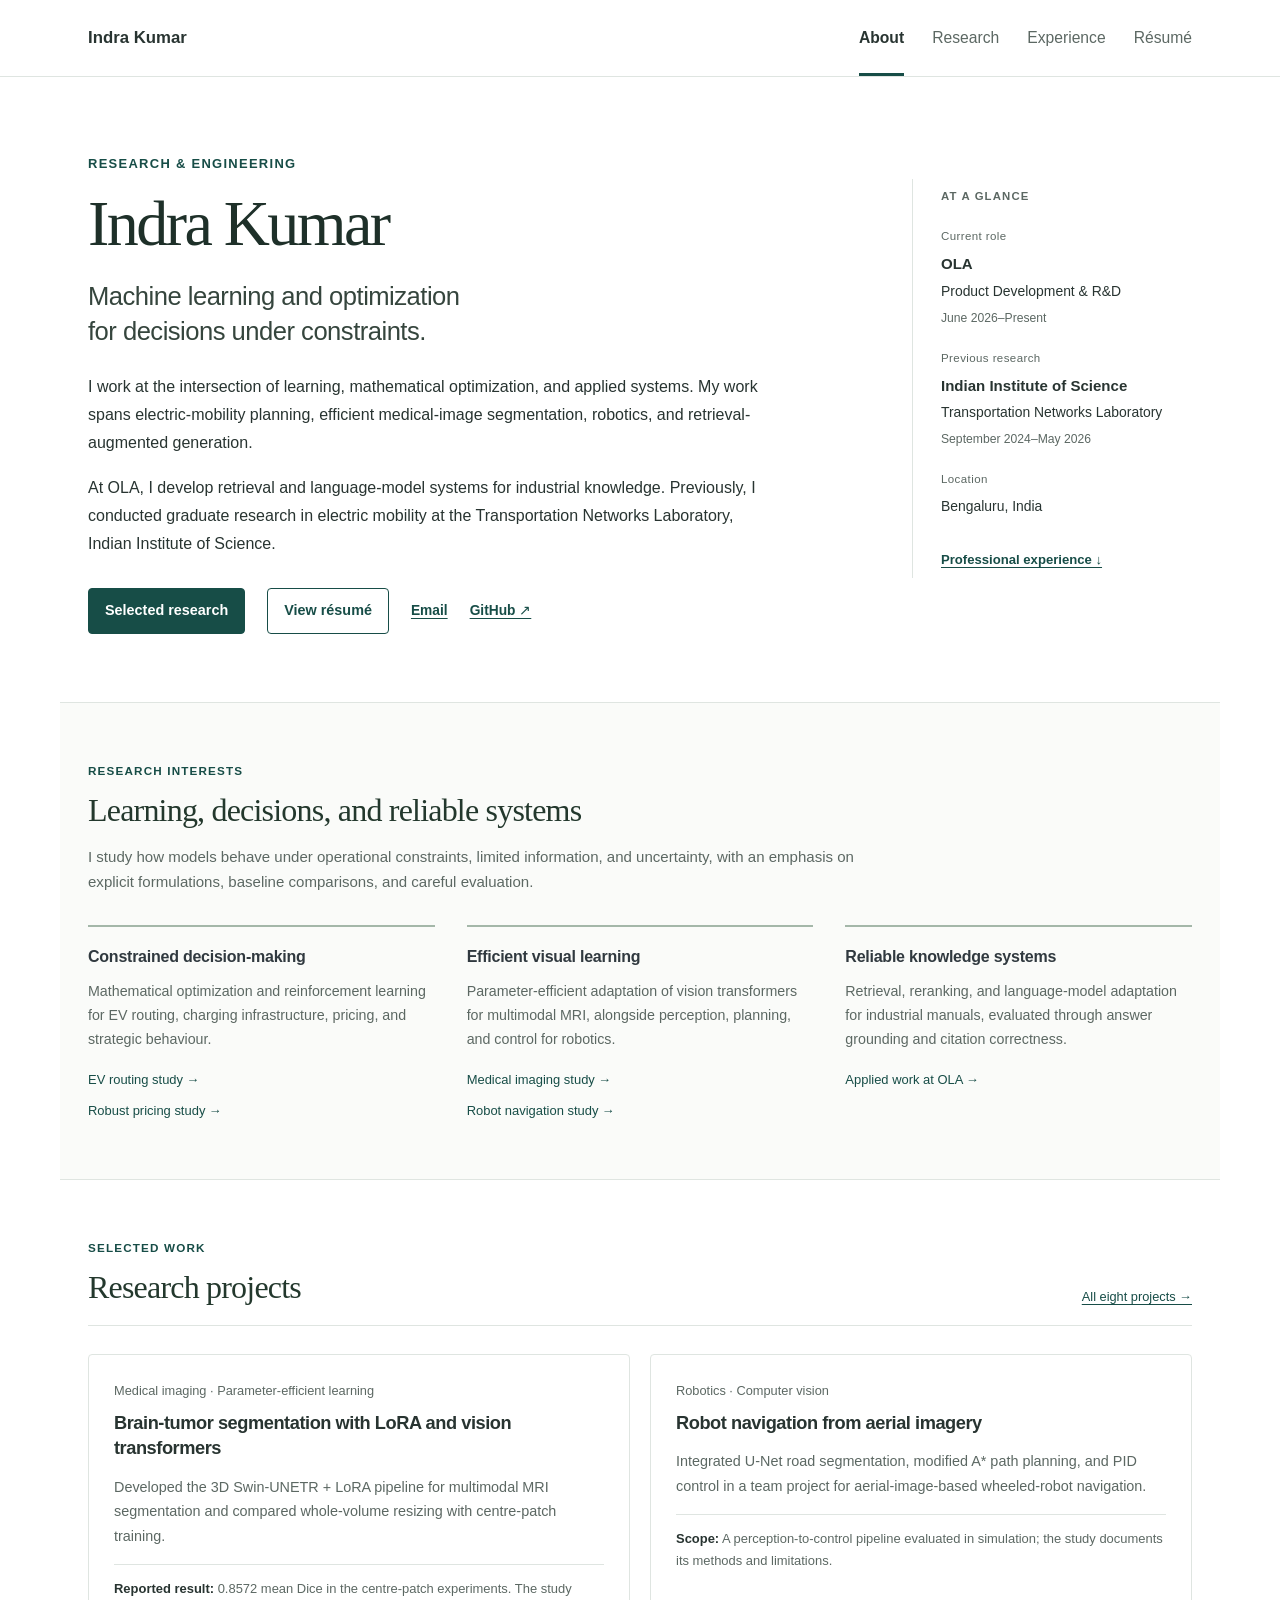
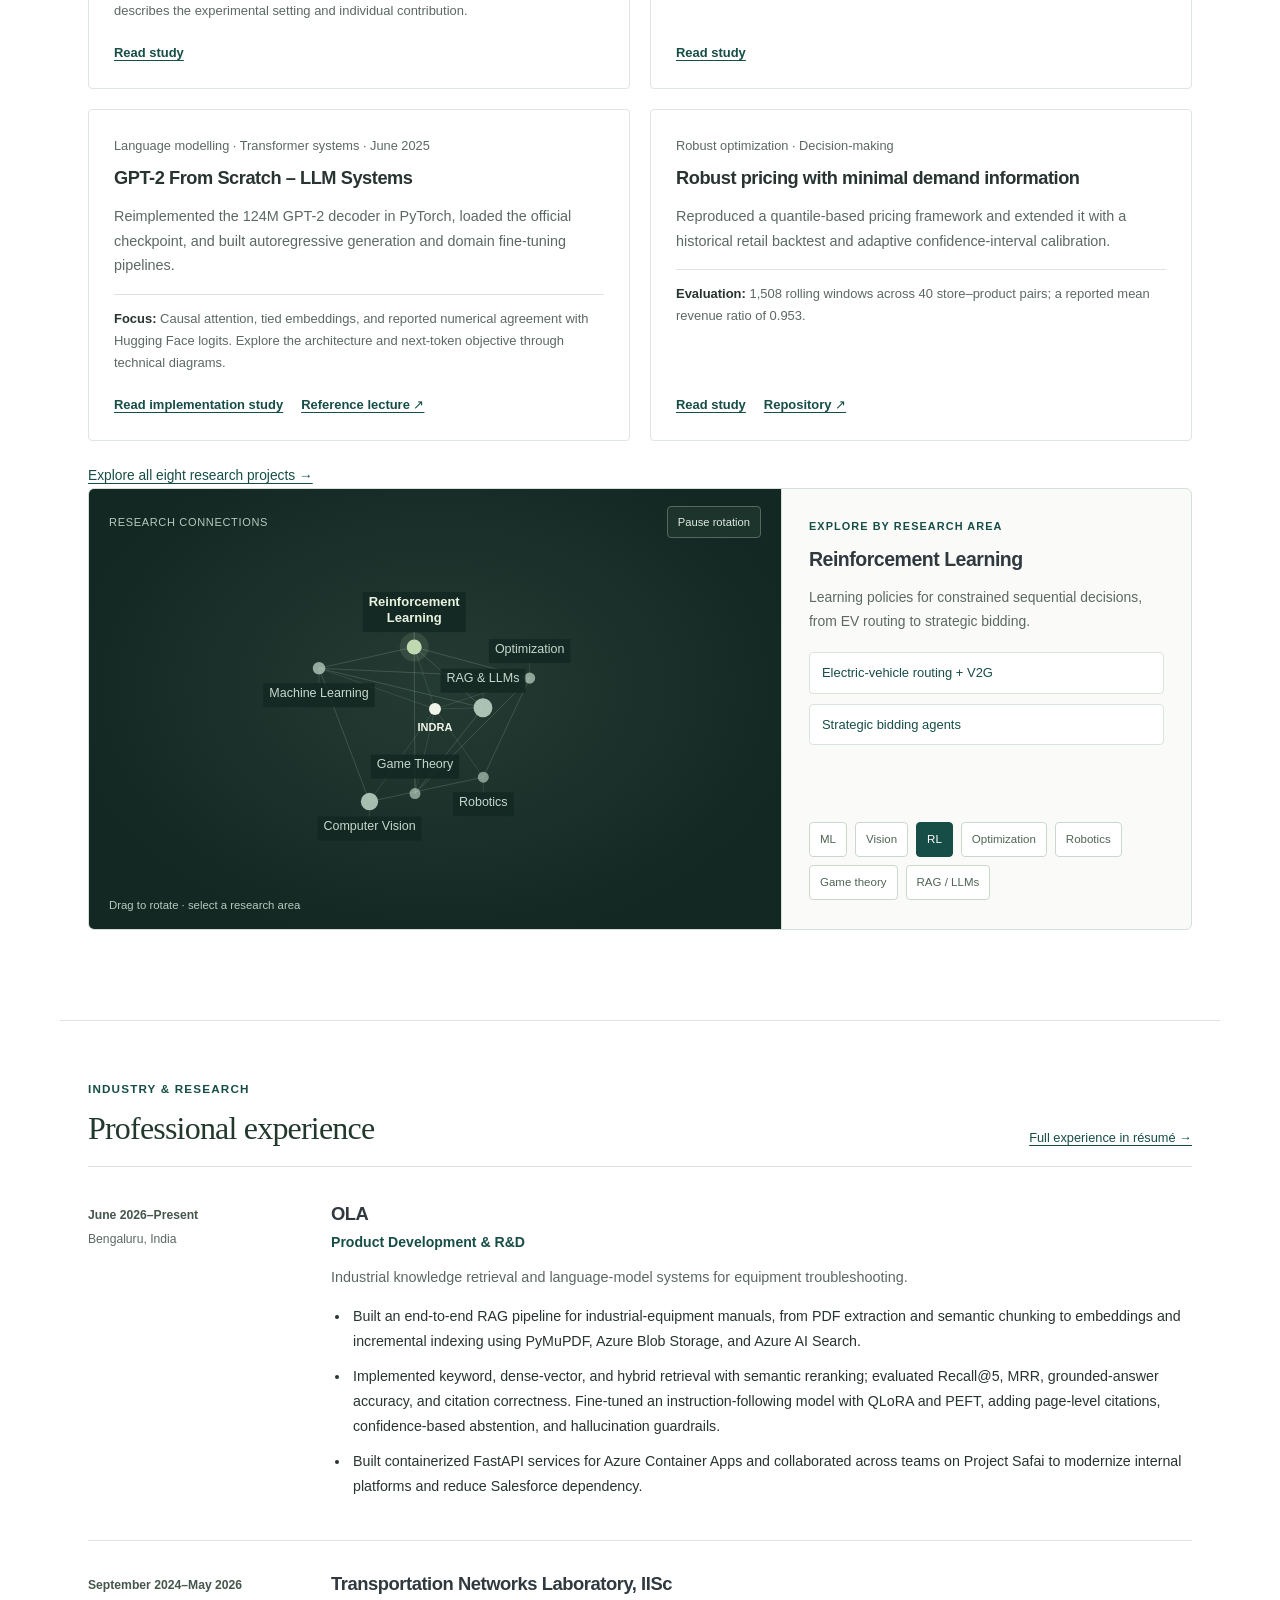
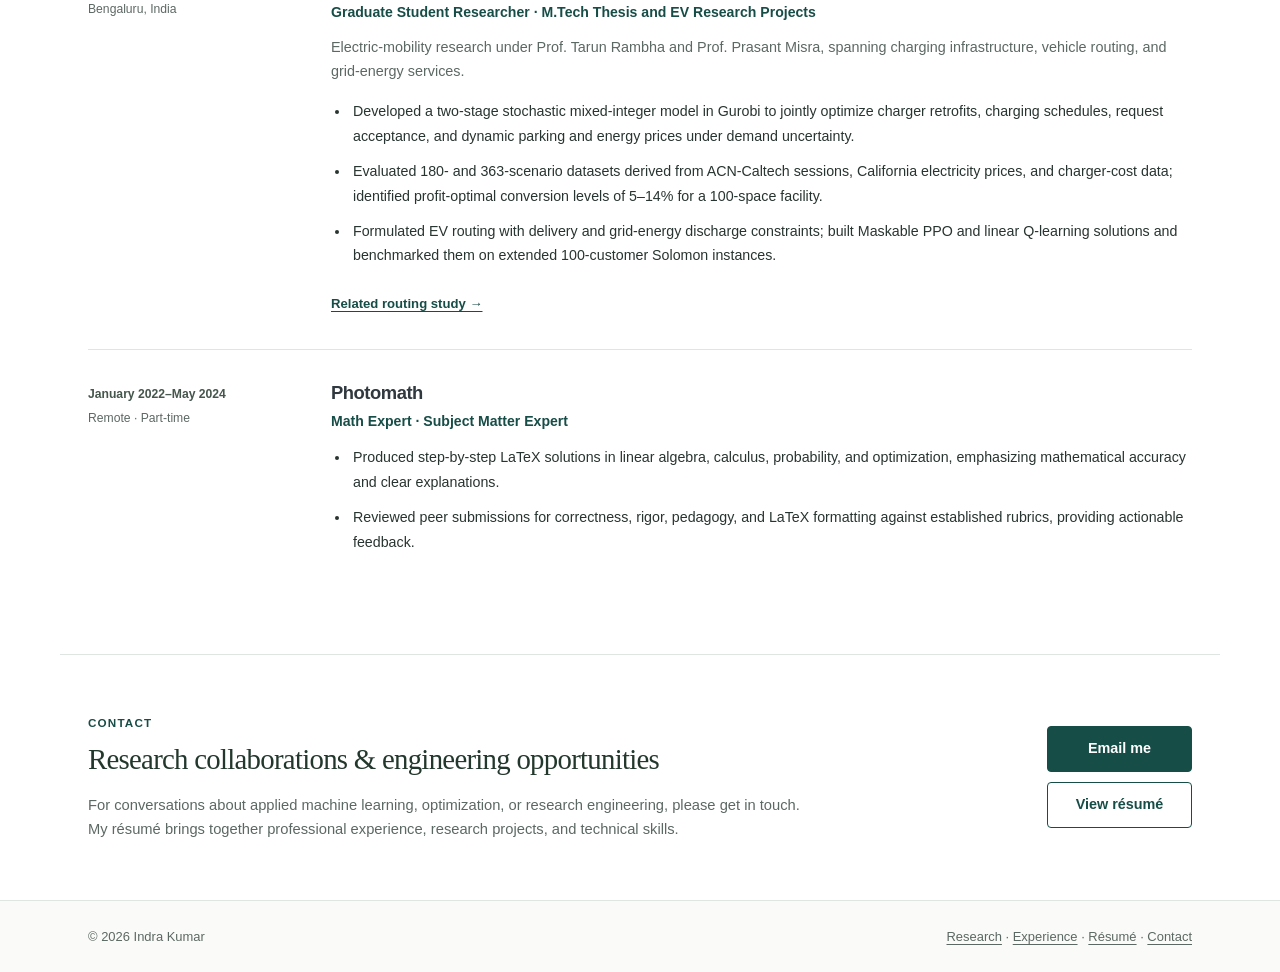
==== commit a72fa079: "Remove home research card hover previews" ====
--- a/index.html
+++ b/index.html
@@ -11,7 +11,7 @@
   <link rel="canonical" href="https://sincerelyindra.github.io/">
   <link rel="icon" type="image/svg+xml" href="data:image/svg+xml,%3Csvg xmlns=%22http://www.w3.org/2000/svg%22 viewBox=%220 0 64 64%22%3E%3Crect width=%2264%22 height=%2264%22 rx=%228%22 fill=%22%23174d47%22/%3E%3Ctext x=%2232%22 y=%2243%22 text-anchor=%22middle%22 font-family=%22Arial%22 font-size=%2233%22 font-weight=%22700%22 fill=%22white%22%3EIK%3C/text%3E%3C/svg%3E">
   <link rel="stylesheet" href="assets/style.css?v=20261004"><link rel="stylesheet" href="assets/research-map.css">
-  <script src="assets/site.js" defer></script><script src="assets/research-map.js" defer></script><script src="assets/home-project-preview.js?v=20261004" defer></script>
+  <script src="assets/site.js" defer></script><script src="assets/research-map.js" defer></script>
 </head>
 <body class="home">
 <a class="skip-link" href="#main">Skip to content</a>
--- a/assets/style.css
+++ b/assets/style.css
@@ -232,99 +232,3 @@
   .role, .organization { margin-bottom: 4px; }
   .button { display: none; }
 }
-
-
-/* The language-model study spans the selected-project grid. */
-.home .llm-study-card { grid-column: 1 / -1; }
-
-
-/* Homepage research-card live previews */
-.project-preview-popover{
-  position:fixed;
-  z-index:1200;
-  width:min(470px,calc(100vw - 32px));
-  border:1px solid #c9d5cd;
-  border-radius:6px;
-  background:#fff;
-  box-shadow:0 18px 48px rgba(20,45,35,.18);
-  opacity:0;
-  visibility:hidden;
-  transform:translateY(6px);
-  transition:opacity .16s ease,transform .16s ease,visibility .16s ease;
-  pointer-events:none;
-  overflow:hidden;
-}
-.project-preview-popover.is-visible{
-  opacity:1;
-  visibility:visible;
-  transform:translateY(0);
-}
-.project-preview-head{
-  display:flex;
-  align-items:center;
-  justify-content:space-between;
-  gap:14px;
-  height:34px;
-  padding:0 11px;
-  border-bottom:1px solid #dce4de;
-  background:#f7f9f7;
-  color:#51645b;
-  font-size:.61rem;
-  letter-spacing:.06em;
-  text-transform:uppercase;
-}
-.project-preview-head strong{
-  min-width:0;
-  overflow:hidden;
-  text-overflow:ellipsis;
-  white-space:nowrap;
-  font-weight:650;
-  color:#2f4c40;
-}
-.project-preview-head span{white-space:nowrap;color:#7a8982}
-.project-preview-viewport{
-  position:relative;
-  height:278px;
-  overflow:hidden;
-  background:#f4f7f4;
-}
-.project-preview-loading{
-  position:absolute;
-  inset:0;
-  display:flex;
-  align-items:center;
-  justify-content:center;
-  color:#718078;
-  font-size:.7rem;
-  letter-spacing:.02em;
-  background:#f4f7f4;
-}
-.project-preview-popover.is-loaded .project-preview-loading{display:none}
-.project-preview-frame{
-  position:absolute;
-  top:0;
-  left:0;
-  width:1280px;
-  height:780px;
-  border:0;
-  transform:scale(.365);
-  transform-origin:top left;
-  background:white;
-  opacity:0;
-}
-.project-preview-popover.is-loaded .project-preview-frame{opacity:1}
-.featured-card{
-  transition:border-color .16s ease,box-shadow .16s ease,transform .16s ease;
-}
-.featured-card.preview-active{
-  border-color:#9eb2a5;
-  box-shadow:0 8px 22px rgba(30,72,55,.08);
-  transform:translateY(-1px);
-}
-@media(hover:none),(pointer:coarse),(max-width:800px){
-  .project-preview-popover{display:none!important}
-  .featured-card.preview-active{transform:none;box-shadow:none}
-}
-@media(prefers-reduced-motion:reduce){
-  .project-preview-popover,.featured-card{transition:none!important}
-}
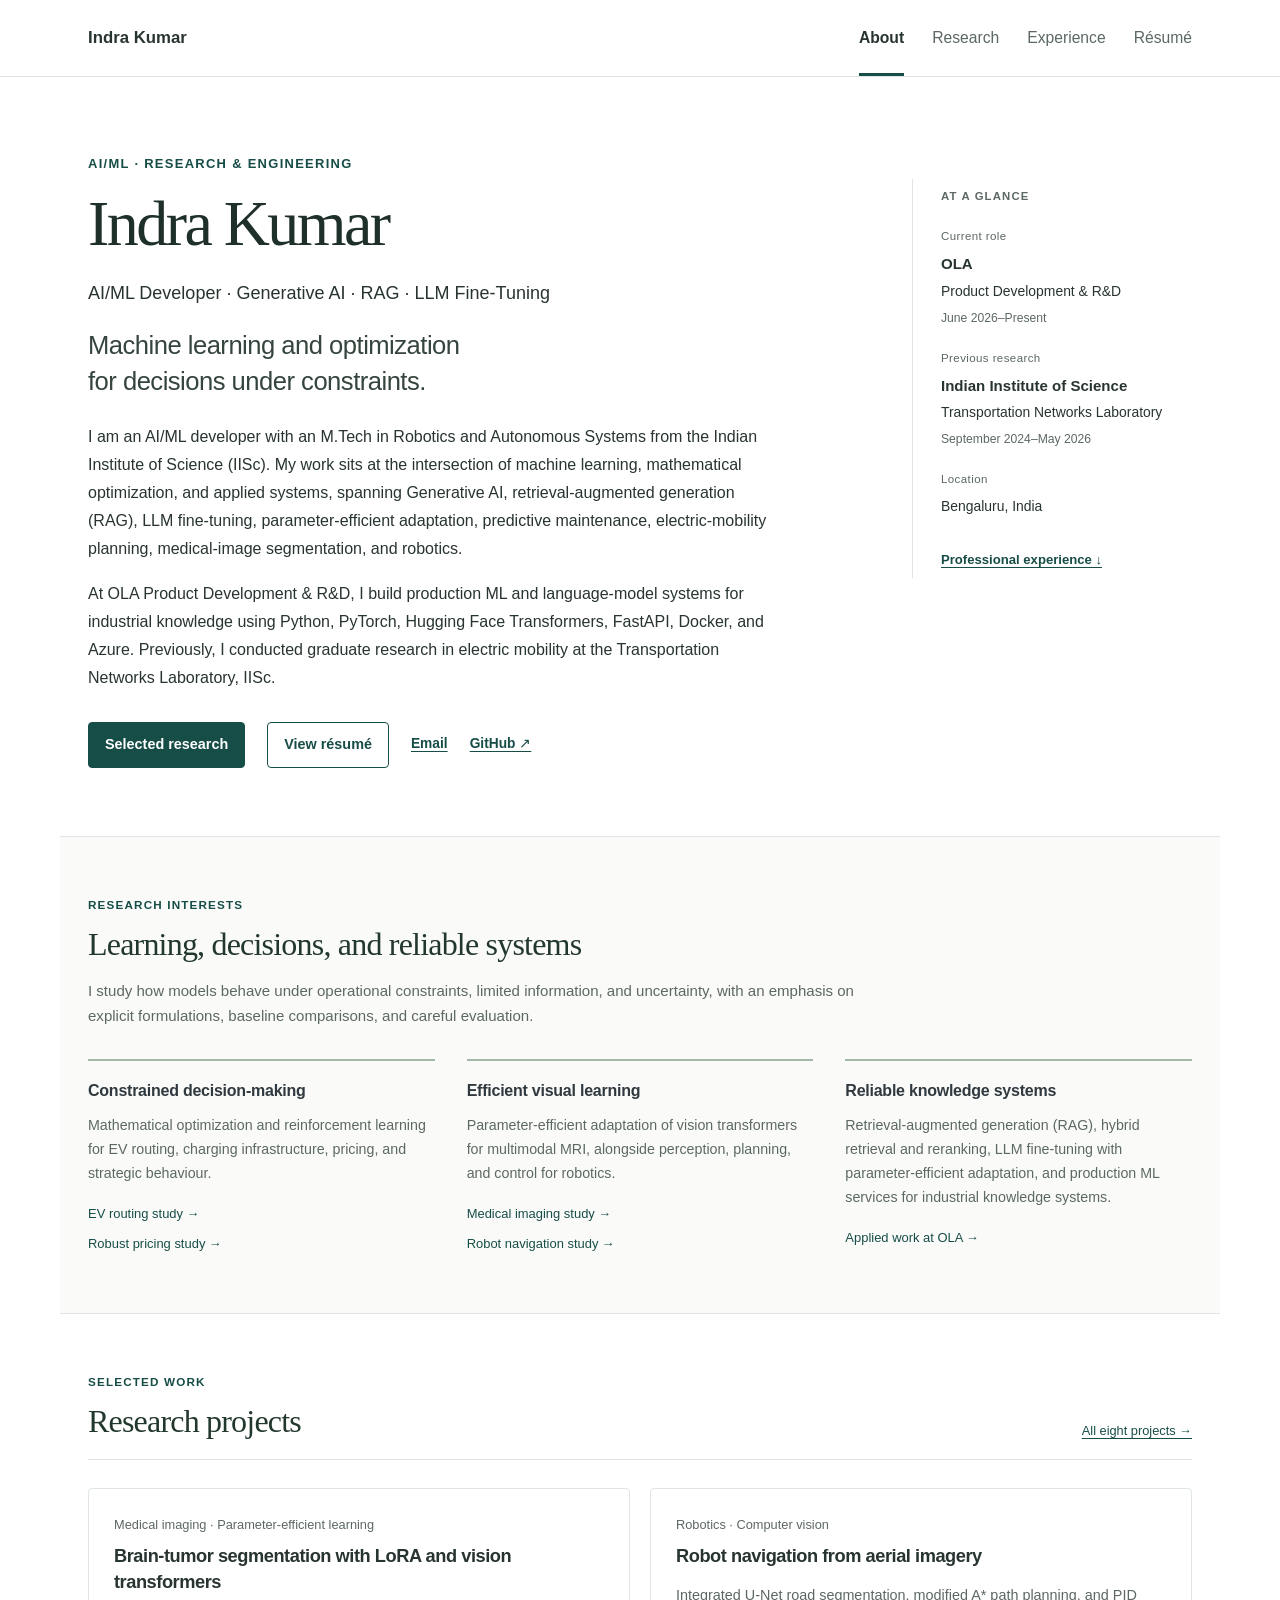
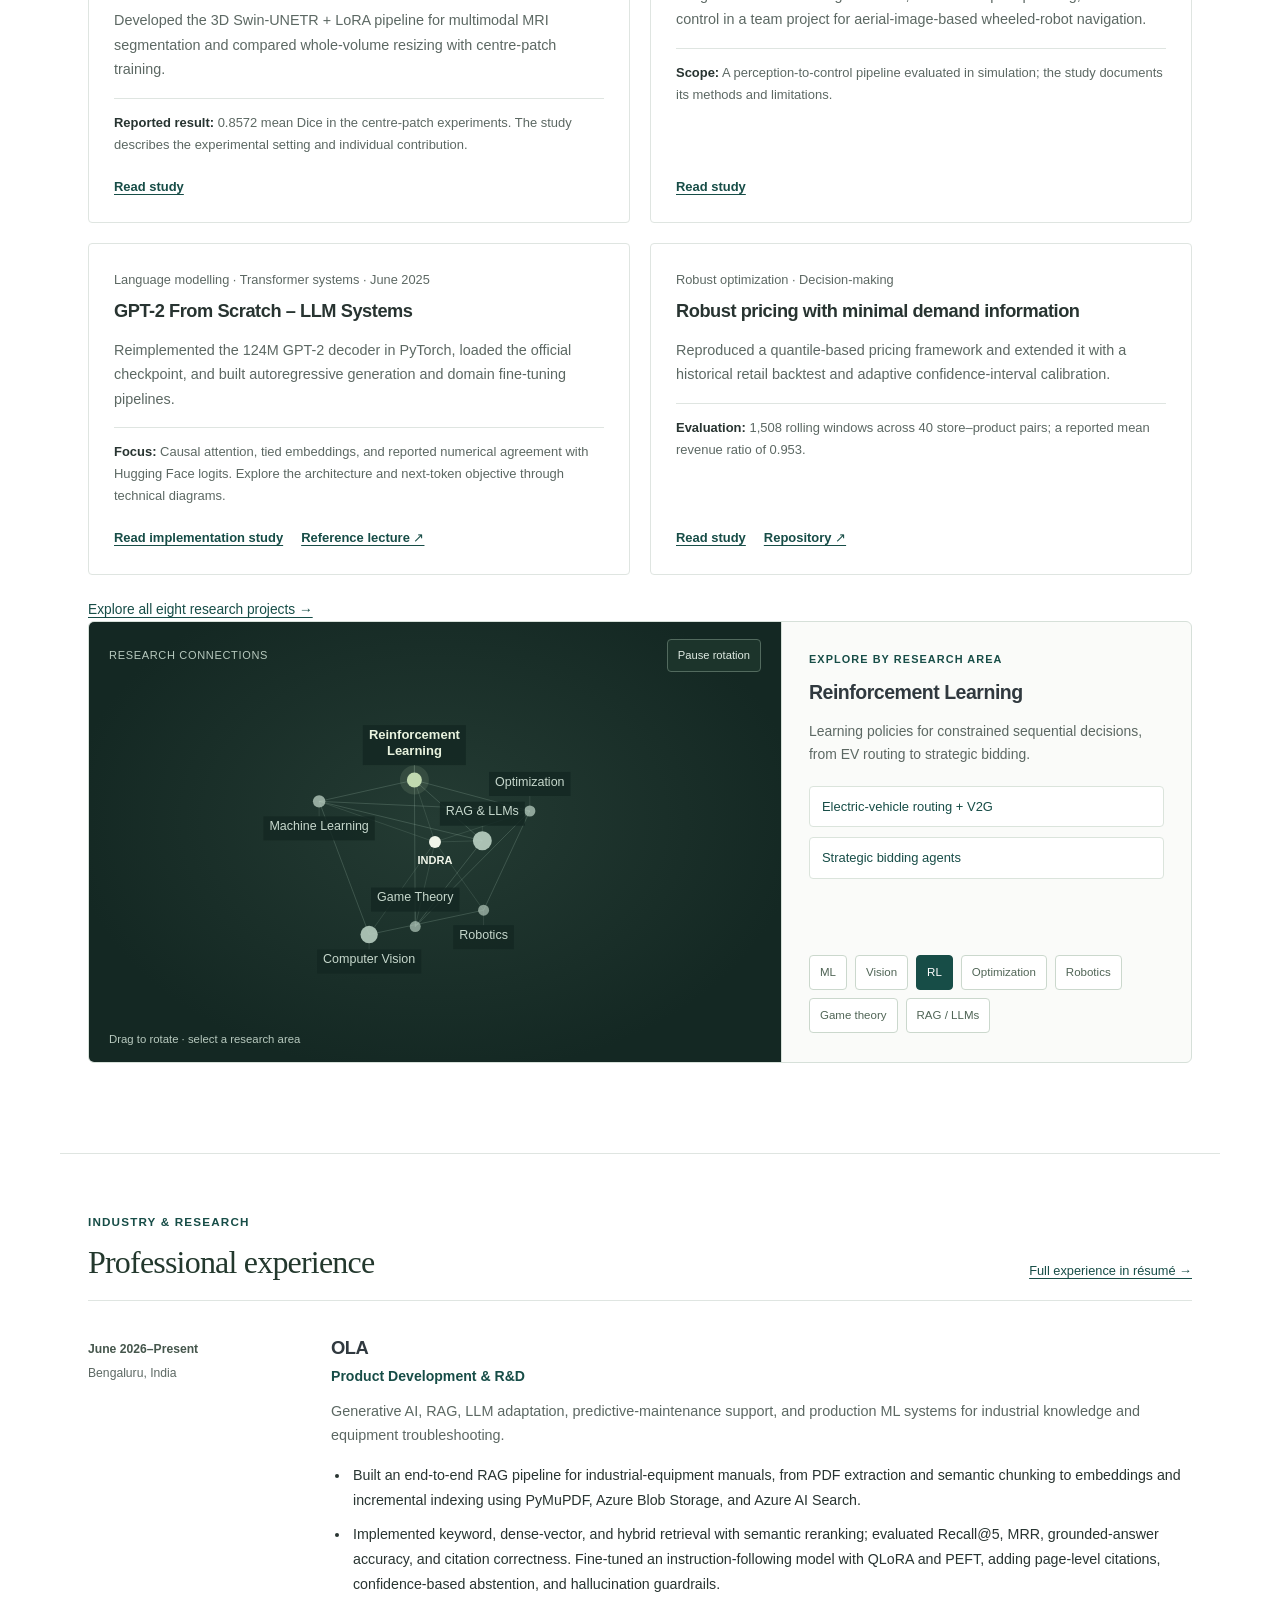
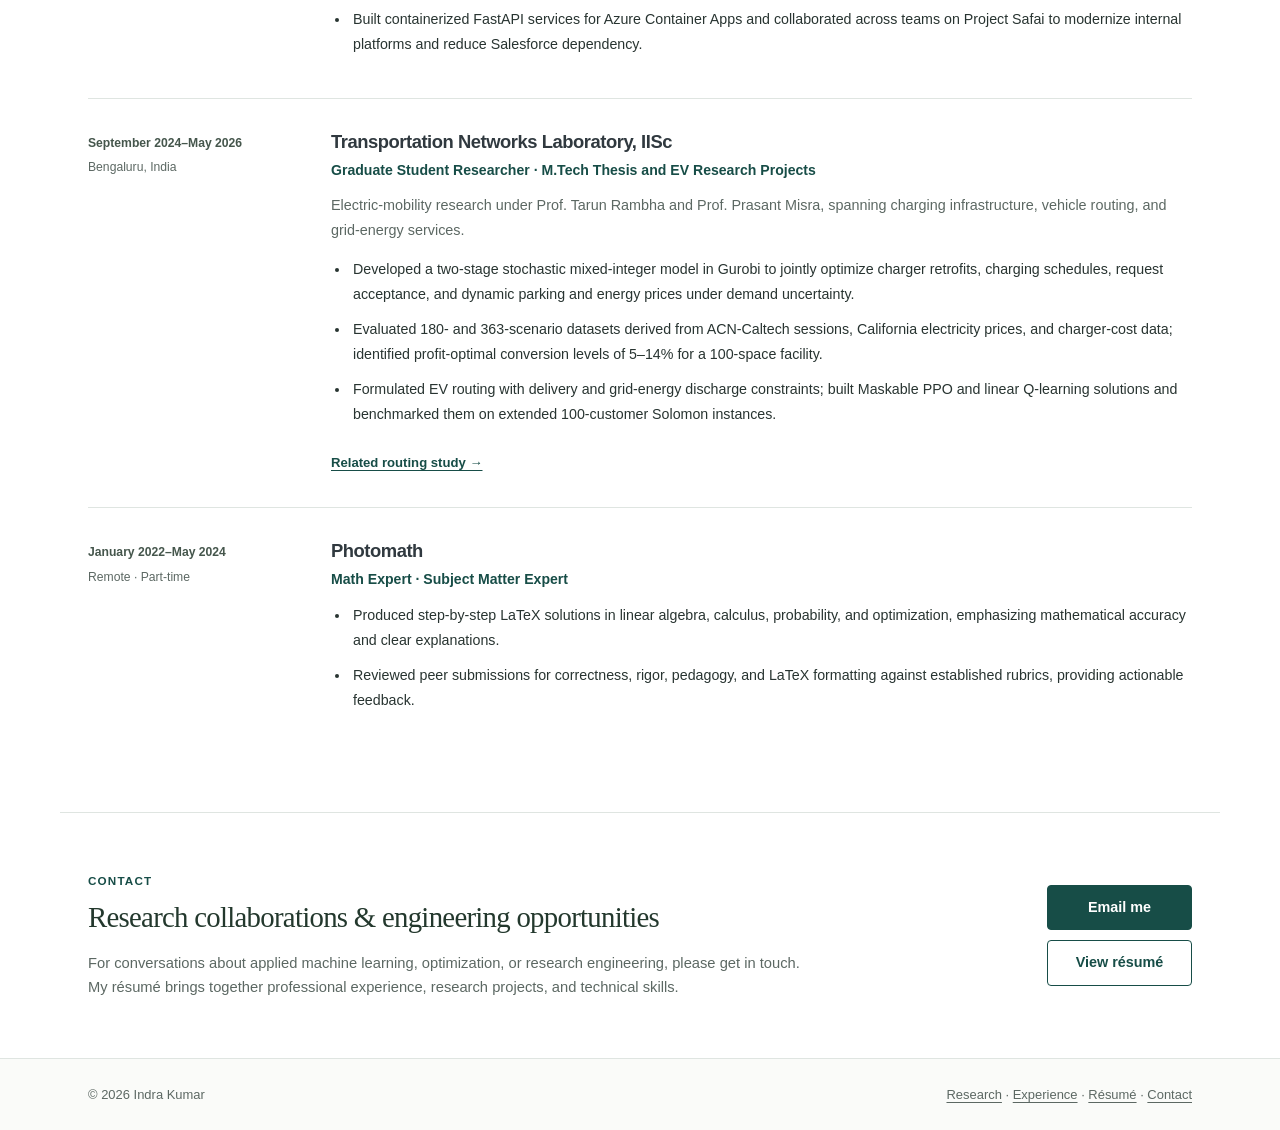
==== commit 37fbb451: "Refine homepage AI/ML positioning and technical focus" ====
--- a/index.html
+++ b/index.html
@@ -3,10 +3,10 @@
 <head>
   <meta charset="utf-8"><meta name="viewport" content="width=device-width, initial-scale=1">
   <meta name="color-scheme" content="light"><meta name="theme-color" content="#174d47">
-  <title>Indra Kumar | Machine Learning &amp; Optimization</title>
-  <meta name="description" content="Indra Kumar’s research and engineering portfolio: machine learning, optimization, and reliable AI systems. OLA R&amp;D; previously graduate research at IISc.">
-  <meta property="og:title" content="Indra Kumar | Machine Learning &amp; Optimization">
-  <meta property="og:description" content="Research projects, professional experience, and methods spanning constrained decision-making, efficient visual learning, and retrieval-augmented generation.">
+  <title>Indra Kumar | AI/ML Developer · Generative AI · RAG · LLM Fine-Tuning</title>
+  <meta name="description" content="Indra Kumar is an AI/ML Developer with an M.Tech in Robotics and Autonomous Systems from IISc, working in Product Development &amp; R&amp;D at OLA across Generative AI, RAG, LLM fine-tuning, parameter-efficient adaptation, predictive maintenance, and production ML systems.">
+  <meta property="og:title" content="Indra Kumar | AI/ML Developer · Generative AI · RAG · LLM Fine-Tuning">
+  <meta property="og:description" content="Research and engineering across Generative AI, retrieval-augmented generation, LLM fine-tuning, parameter-efficient learning, optimization, robotics, and production ML systems.">
   <meta property="og:type" content="website">
   <link rel="canonical" href="https://sincerelyindra.github.io/">
   <link rel="icon" type="image/svg+xml" href="data:image/svg+xml,%3Csvg xmlns=%22http://www.w3.org/2000/svg%22 viewBox=%220 0 64 64%22%3E%3Crect width=%2264%22 height=%2264%22 rx=%228%22 fill=%22%23174d47%22/%3E%3Ctext x=%2232%22 y=%2243%22 text-anchor=%22middle%22 font-family=%22Arial%22 font-size=%2233%22 font-weight=%22700%22 fill=%22white%22%3EIK%3C/text%3E%3C/svg%3E">
@@ -31,11 +31,12 @@
 <main id="main">
   <section class="hero-wrap" aria-labelledby="hero-title">
     <div class="hero-copy">
-      <p class="eyebrow">Research &amp; engineering</p>
+      <p class="eyebrow">AI/ML · Research &amp; engineering</p>
       <h1 id="hero-title">Indra Kumar</h1>
+      <p class="hero-role">AI/ML Developer <span aria-hidden="true">·</span> Generative AI <span aria-hidden="true">·</span> RAG <span aria-hidden="true">·</span> LLM Fine-Tuning</p>
       <p class="hero-statement">Machine learning and optimization<br class="desktop-break"> for decisions under constraints.</p>
-      <p class="hero-summary">I work at the intersection of learning, mathematical optimization, and applied systems. My work spans electric-mobility planning, efficient medical-image segmentation, robotics, and retrieval-augmented generation.</p>
-      <p class="hero-summary">At OLA, I develop retrieval and language-model systems for industrial knowledge. Previously, I conducted graduate research in electric mobility at the Transportation Networks Laboratory, Indian Institute of Science.</p>
+      <p class="hero-summary">I am an AI/ML developer with an M.Tech in Robotics and Autonomous Systems from the Indian Institute of Science (IISc). My work sits at the intersection of machine learning, mathematical optimization, and applied systems, spanning Generative AI, retrieval-augmented generation (RAG), LLM fine-tuning, parameter-efficient adaptation, predictive maintenance, electric-mobility planning, medical-image segmentation, and robotics.</p>
+      <p class="hero-summary">At OLA Product Development &amp; R&amp;D, I build production ML and language-model systems for industrial knowledge using Python, PyTorch, Hugging Face Transformers, FastAPI, Docker, and Azure. Previously, I conducted graduate research in electric mobility at the Transportation Networks Laboratory, IISc.</p>
       <div class="hero-actions">
         <a class="button" href="#selected-work">Selected research</a>
         <a class="button button-secondary" href="resume.html">View résumé</a>
@@ -78,7 +79,7 @@
       </article>
       <article>
         <h3>Reliable knowledge systems</h3>
-        <p>Retrieval, reranking, and language-model adaptation for industrial manuals, evaluated through answer grounding and citation correctness.</p>
+        <p>Retrieval-augmented generation (RAG), hybrid retrieval and reranking, LLM fine-tuning with parameter-efficient adaptation, and production ML services for industrial knowledge systems.</p>
         <a href="#ola-experience">Applied work at OLA →</a>
       </article>
     </div>
@@ -168,7 +169,7 @@
         <div class="experience-body">
           <h3>OLA</h3>
           <p class="experience-role">Product Development &amp; R&amp;D</p>
-          <p class="experience-summary">Industrial knowledge retrieval and language-model systems for equipment troubleshooting.</p>
+          <p class="experience-summary">Generative AI, RAG, LLM adaptation, predictive-maintenance support, and production ML systems for industrial knowledge and equipment troubleshooting.</p>
           <ul>
             <li>Built an end-to-end RAG pipeline for industrial-equipment manuals, from PDF extraction and semantic chunking to embeddings and incremental indexing using PyMuPDF, Azure Blob Storage, and Azure AI Search.</li>
             <li>Implemented keyword, dense-vector, and hybrid retrieval with semantic reranking; evaluated Recall@5, MRR, grounded-answer accuracy, and citation correctness. Fine-tuned an instruction-following model with QLoRA and PEFT, adding page-level citations, confidence-based abstention, and hallucination guardrails.</li>
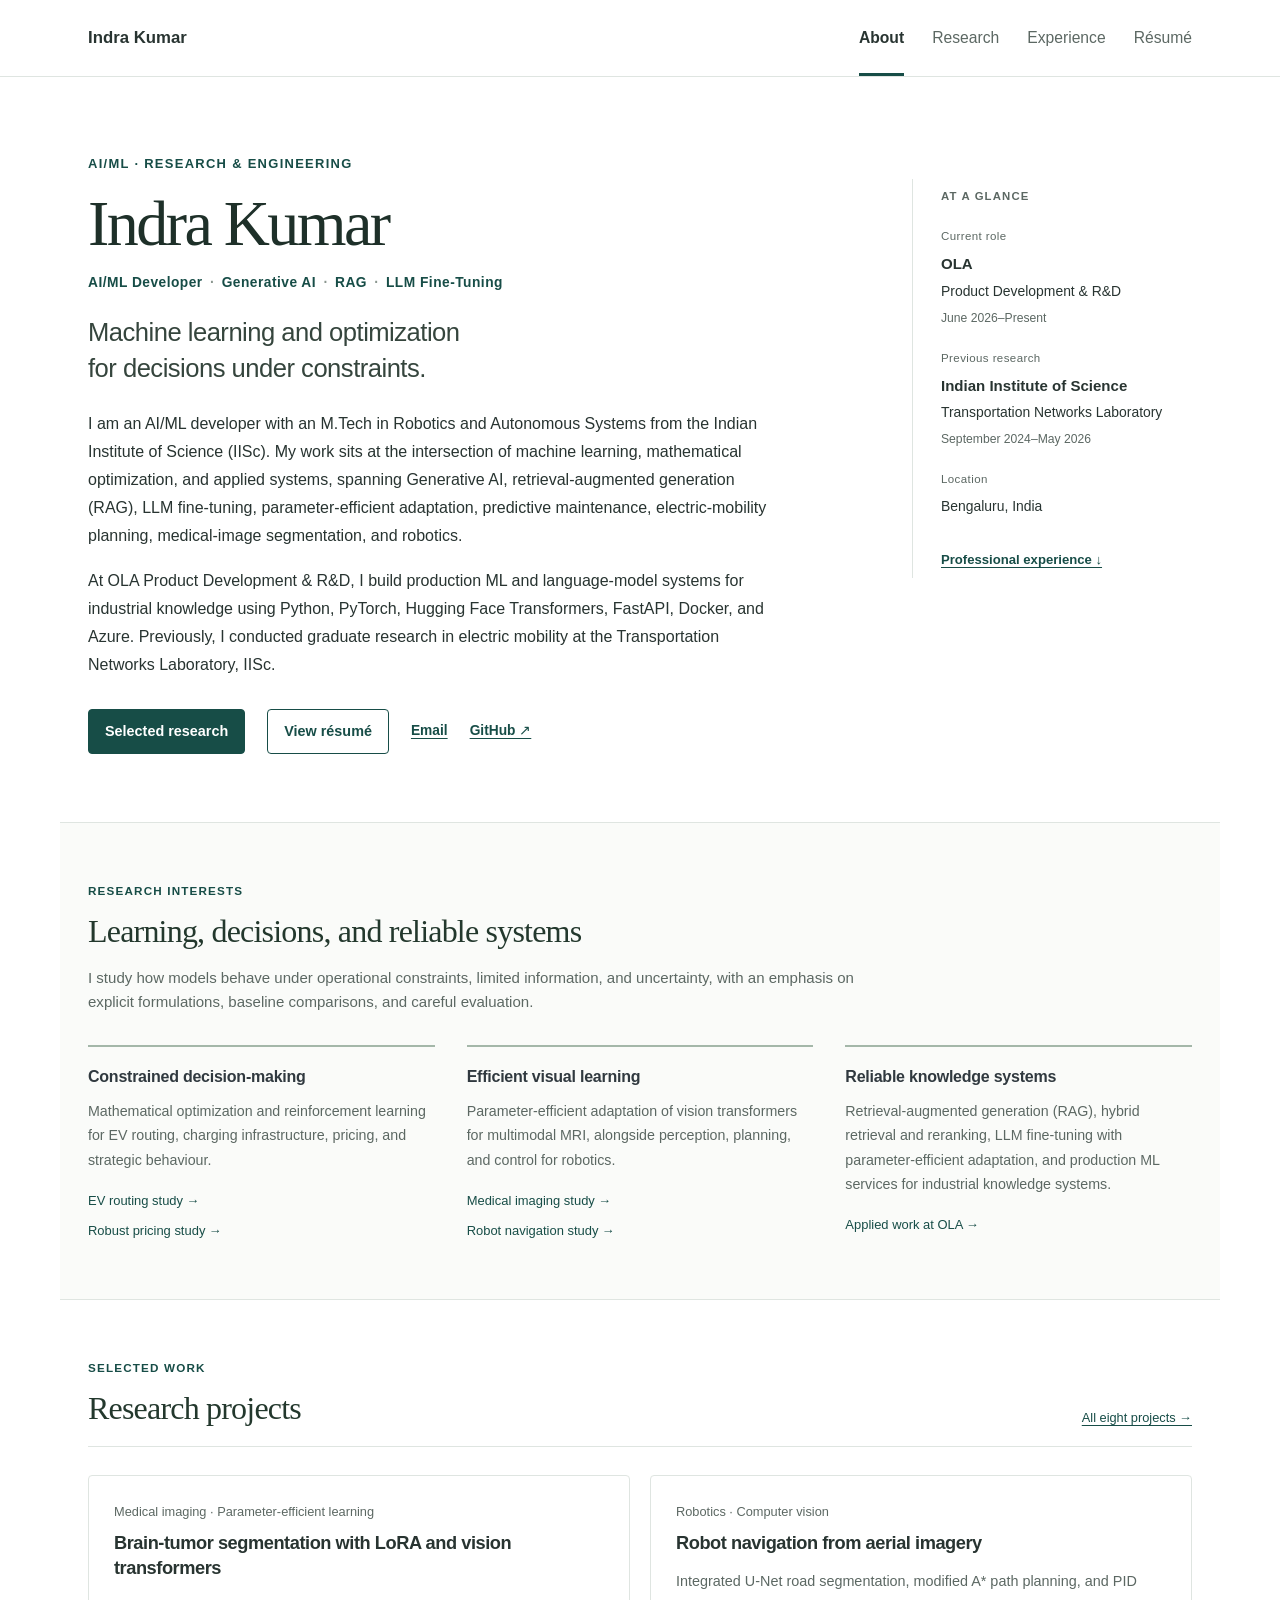
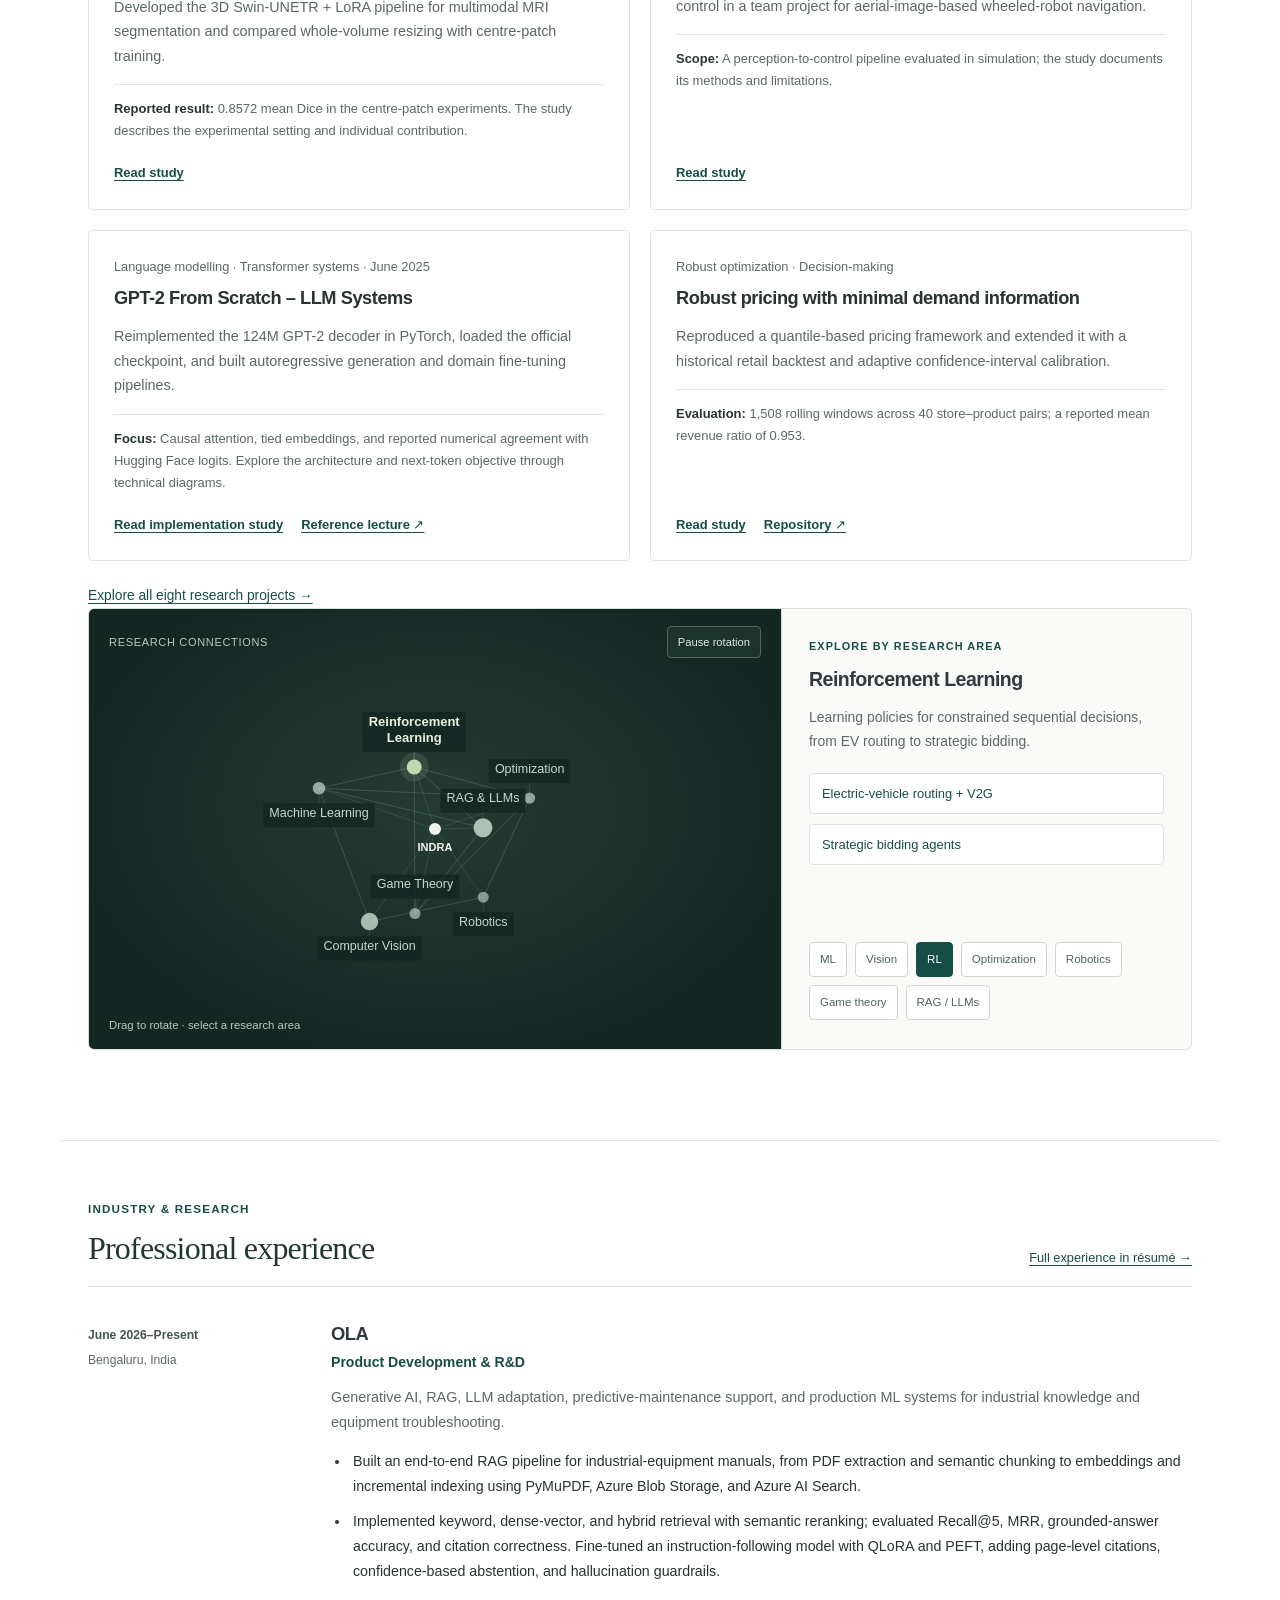
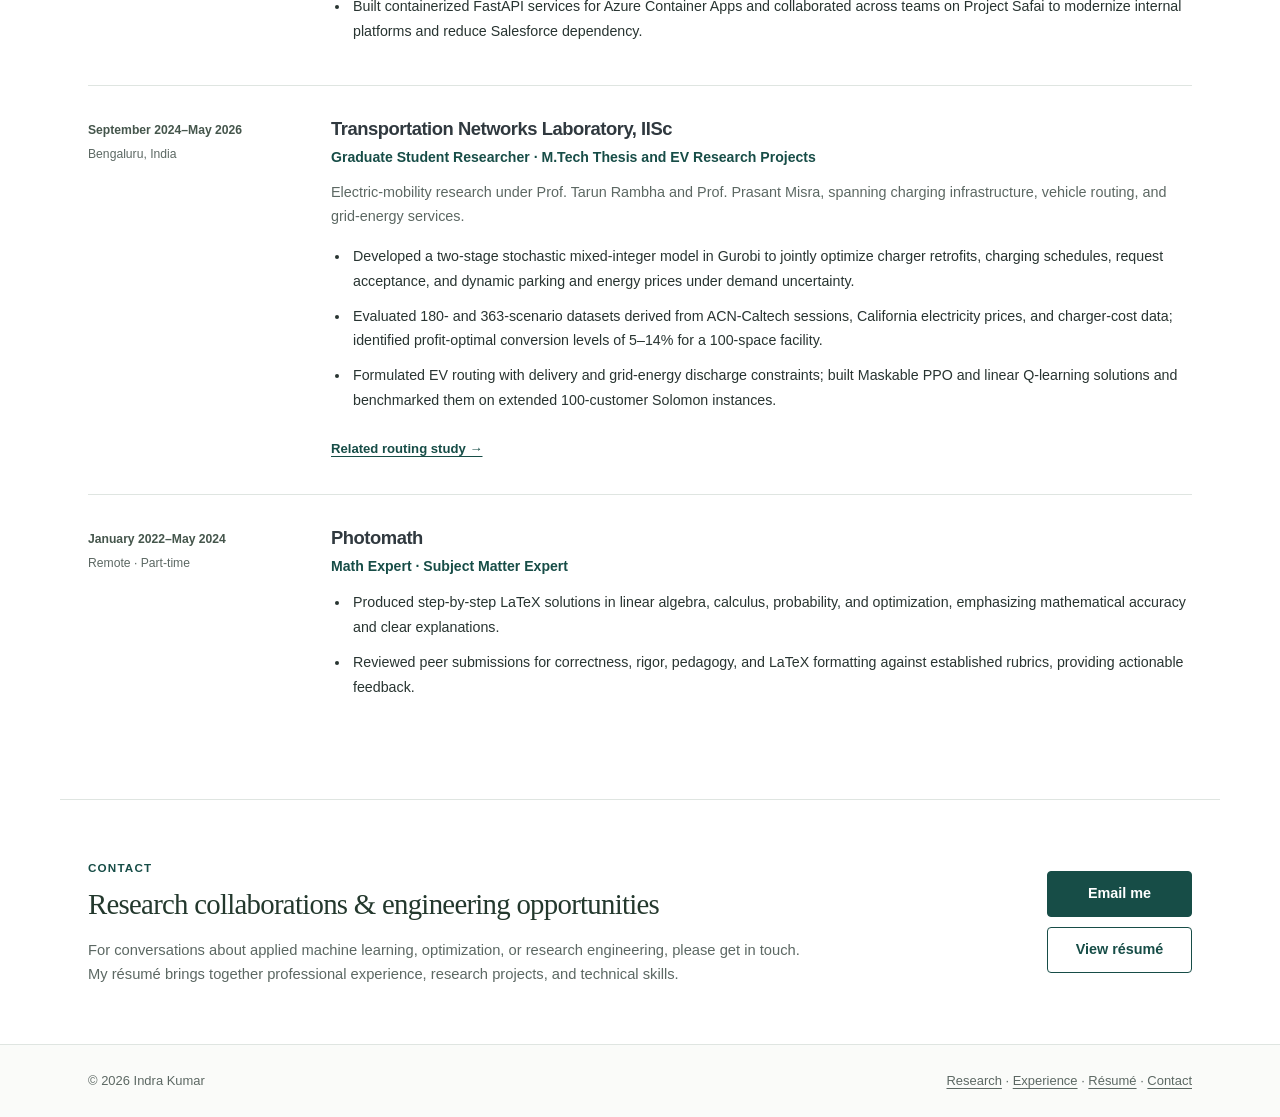
==== commit e80dda54: "Refresh homepage stylesheet cache key" ====
--- a/index.html
+++ b/index.html
@@ -10,7 +10,7 @@
   <meta property="og:type" content="website">
   <link rel="canonical" href="https://sincerelyindra.github.io/">
   <link rel="icon" type="image/svg+xml" href="data:image/svg+xml,%3Csvg xmlns=%22http://www.w3.org/2000/svg%22 viewBox=%220 0 64 64%22%3E%3Crect width=%2264%22 height=%2264%22 rx=%228%22 fill=%22%23174d47%22/%3E%3Ctext x=%2232%22 y=%2243%22 text-anchor=%22middle%22 font-family=%22Arial%22 font-size=%2233%22 font-weight=%22700%22 fill=%22white%22%3EIK%3C/text%3E%3C/svg%3E">
-  <link rel="stylesheet" href="assets/style.css?v=20261004"><link rel="stylesheet" href="assets/research-map.css">
+  <link rel="stylesheet" href="assets/style.css?v=20261004-2"><link rel="stylesheet" href="assets/research-map.css">
   <script src="assets/site.js" defer></script><script src="assets/research-map.js" defer></script>
 </head>
 <body class="home">
--- a/assets/style.css
+++ b/assets/style.css
@@ -64,6 +64,15 @@
   color: #1e3029;
   margin-bottom: 21px;
 }
+.hero-role {
+  margin: -7px 0 22px;
+  color: var(--accent);
+  font-size: .86rem;
+  line-height: 1.55;
+  font-weight: 650;
+  letter-spacing: .035em;
+}
+.hero-role span { color: #8a968f; padding: 0 .22em; }
 .hero-statement {
   font-size: clamp(1.2rem, 2vw, 1.65rem);
   line-height: 1.4;
@@ -185,6 +194,7 @@
   .main-nav a[aria-current=page]:after { width: 38px; }
   .hero-wrap { padding: 42px 20px 40px; }
   .hero-wrap h1 { font-size: 2.95rem; }
+  .hero-role { font-size: .8rem; margin-bottom: 19px; }
   .hero-statement { font-size: 1.22rem; }
   .desktop-break { display: none; }
   .hero-summary { font-size: .94rem; }
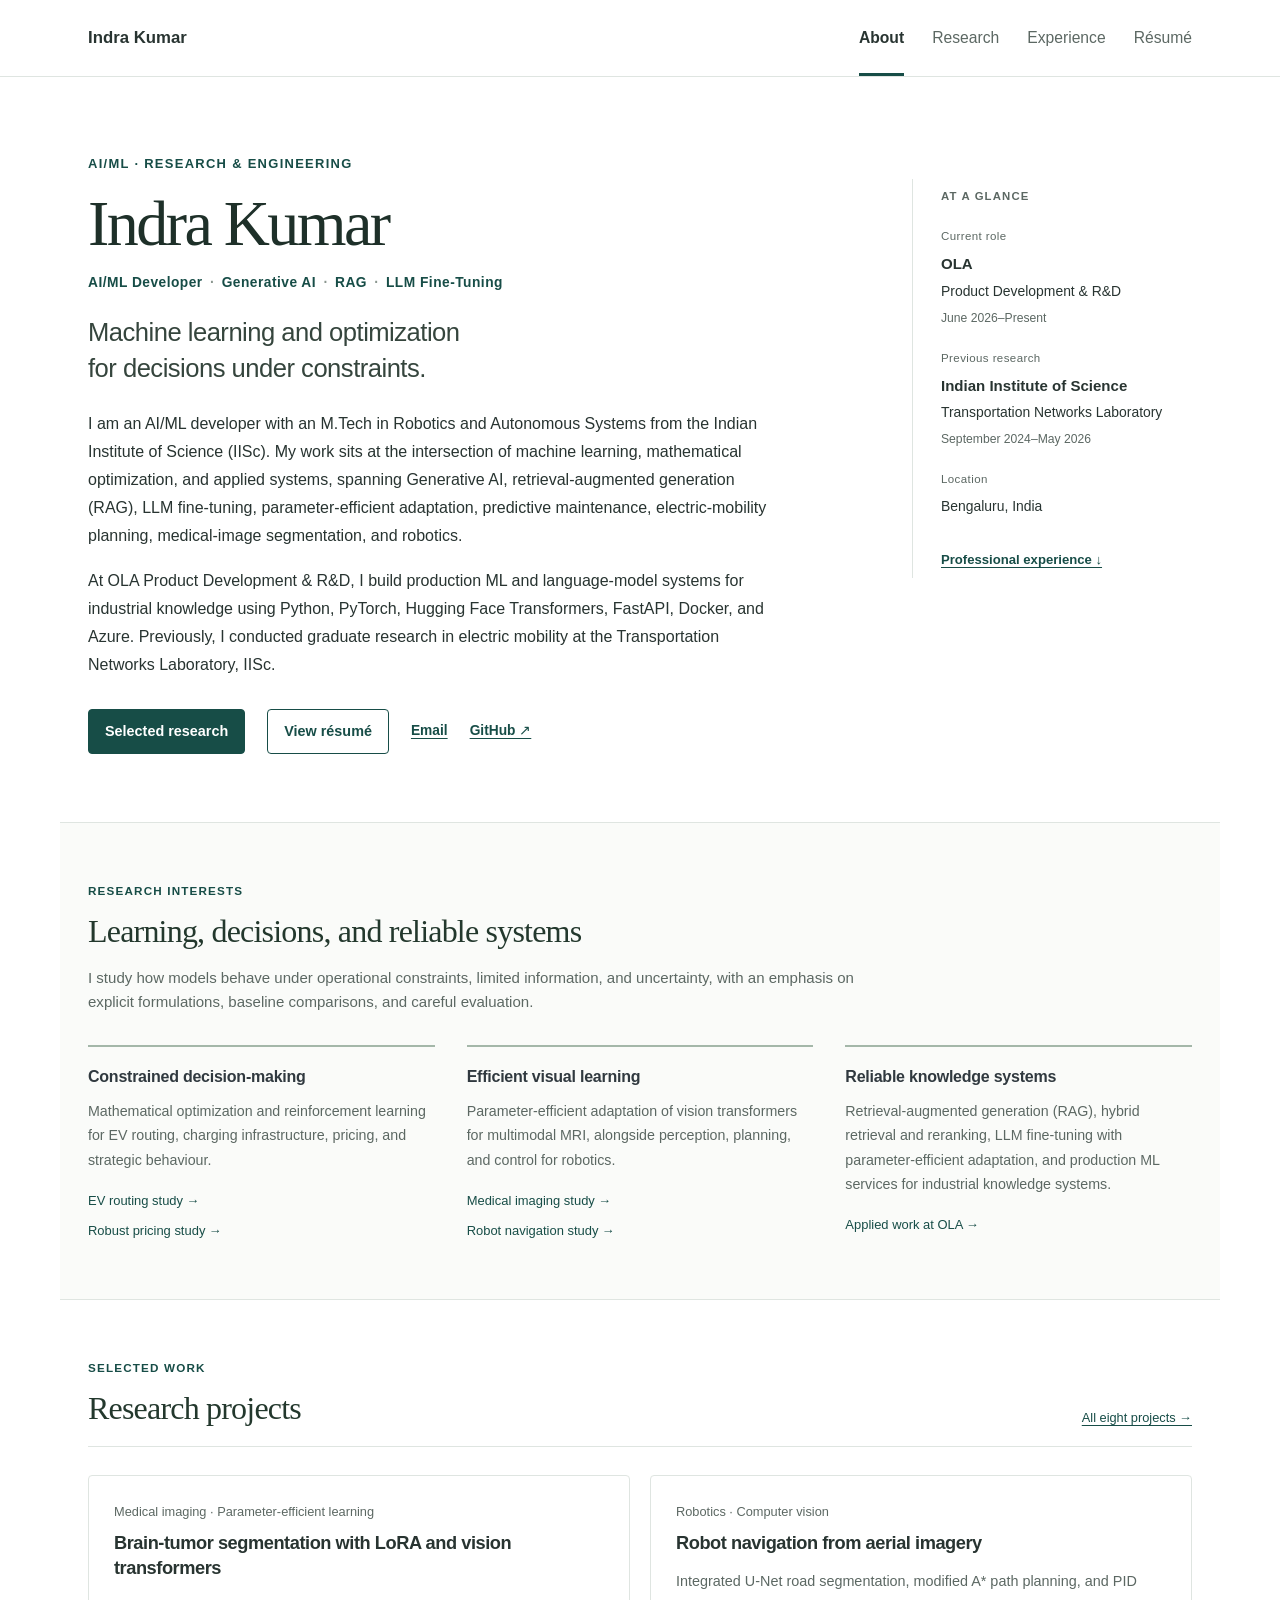
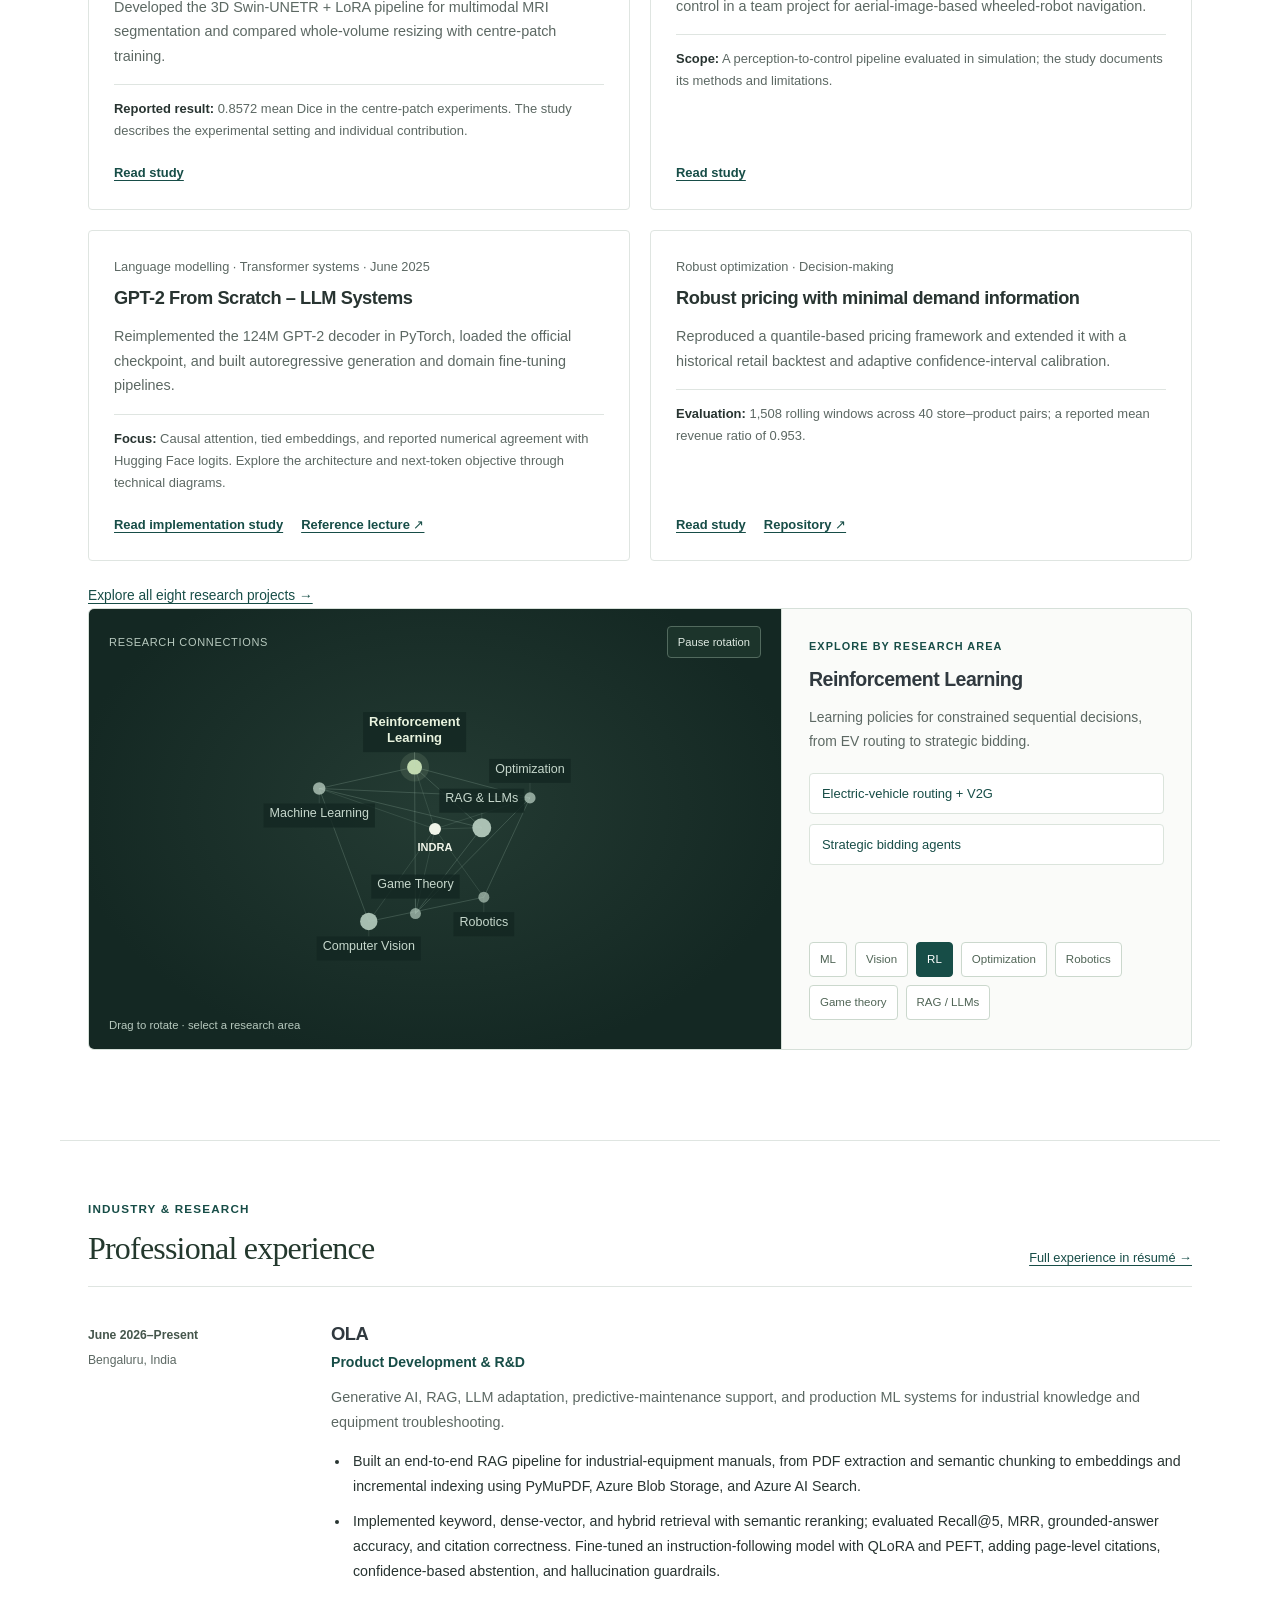
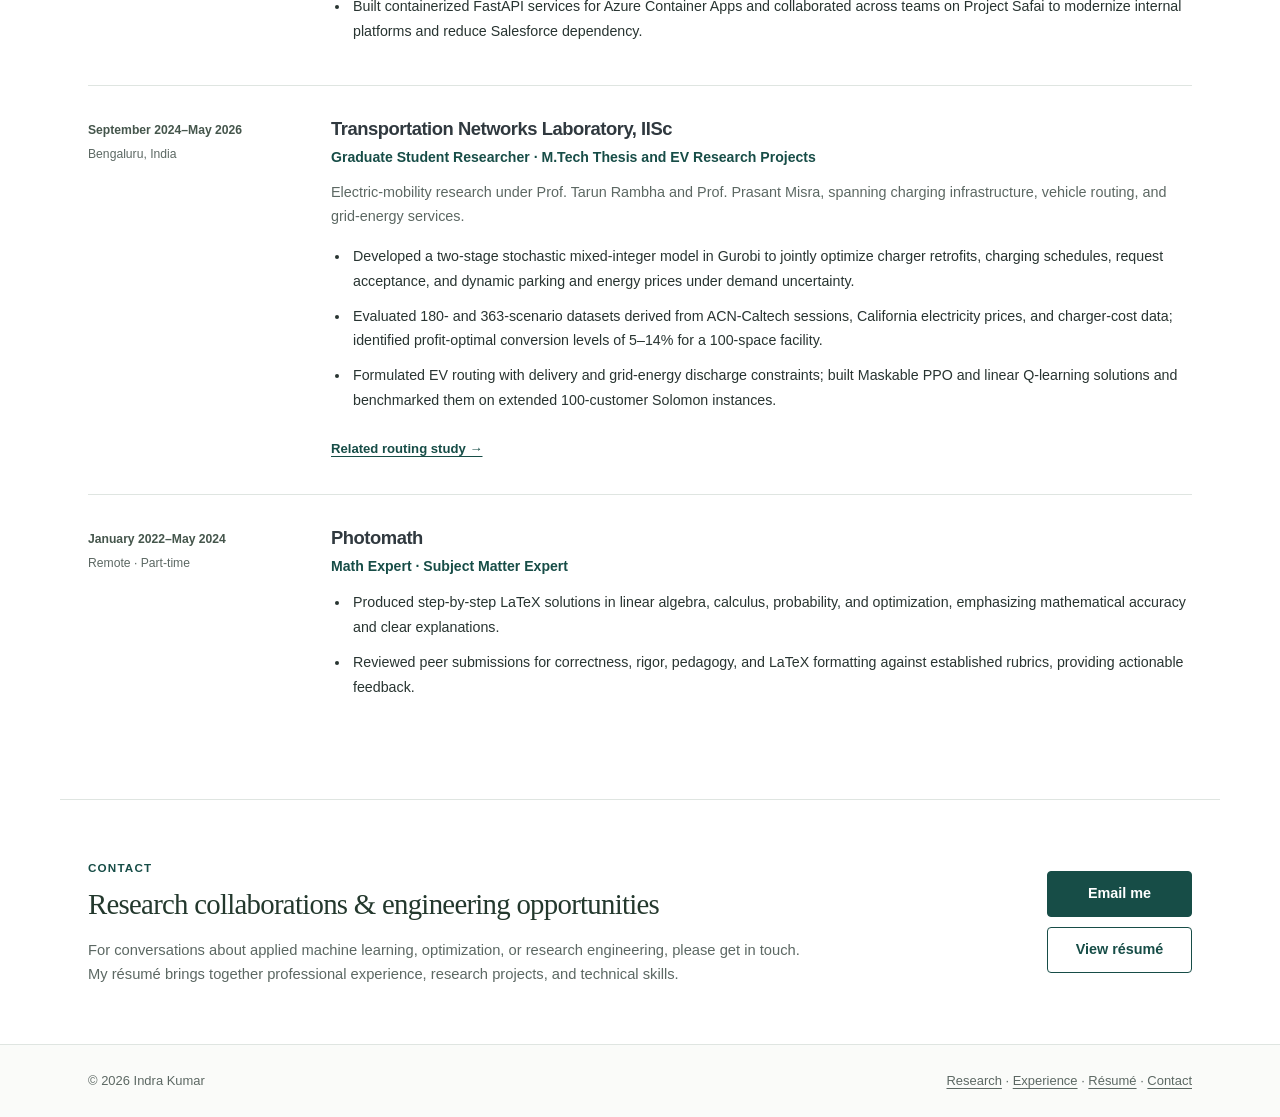
==== commit 651c0fb4: "Point resume links to current PDF" ====
--- a/index.html
+++ b/index.html
@@ -23,7 +23,7 @@
       <a href="index.html" aria-current="page">About</a>
       <a href="projects.html">Research</a>
       <a href="#experience">Experience</a>
-      <a href="resume.html">Résumé</a>
+      <a href="assets/Indra_Kumar_Resume.pdf">Résumé</a>
     </nav>
   </div>
 </header>
@@ -39,7 +39,7 @@
       <p class="hero-summary">At OLA Product Development &amp; R&amp;D, I build production ML and language-model systems for industrial knowledge using Python, PyTorch, Hugging Face Transformers, FastAPI, Docker, and Azure. Previously, I conducted graduate research in electric mobility at the Transportation Networks Laboratory, IISc.</p>
       <div class="hero-actions">
         <a class="button" href="#selected-work">Selected research</a>
-        <a class="button button-secondary" href="resume.html">View résumé</a>
+        <a class="button button-secondary" href="assets/Indra_Kumar_Resume.pdf">View résumé</a>
         <a class="text-link" href="mailto:indrak@iisc.ac.in">Email</a>
         <a class="text-link" href="https://github.com/sincerelyindra" target="_blank" rel="noopener noreferrer">GitHub ↗</a>
       </div>
@@ -158,7 +158,7 @@
   <section class="home-section experience-section" id="experience" aria-labelledby="experience-title">
     <div class="section-heading home-heading">
       <div><p class="eyebrow">Industry &amp; research</p><h2 id="experience-title">Professional experience</h2></div>
-      <a href="resume.html#experience">Full experience in résumé →</a>
+      <a href="assets/Indra_Kumar_Resume.pdf">Full experience in résumé →</a>
     </div>
     <div class="experience-list">
       <article class="experience-entry" id="ola-experience">
@@ -219,10 +219,10 @@
     </div>
     <div class="contact-actions">
       <a class="button" href="mailto:indrak@iisc.ac.in">Email me</a>
-      <a class="button button-secondary" href="resume.html">View résumé</a>
+      <a class="button button-secondary" href="assets/Indra_Kumar_Resume.pdf">View résumé</a>
     </div>
   </section>
 </main>
-<footer class="footer"><div class="footer-inner"><p>© 2026 Indra Kumar</p><p><a href="projects.html">Research</a> · <a href="#experience">Experience</a> · <a href="resume.html">Résumé</a> · <a href="mailto:indrak@iisc.ac.in">Contact</a></p></div></footer>
+<footer class="footer"><div class="footer-inner"><p>© 2026 Indra Kumar</p><p><a href="projects.html">Research</a> · <a href="#experience">Experience</a> · <a href="assets/Indra_Kumar_Resume.pdf">Résumé</a> · <a href="mailto:indrak@iisc.ac.in">Contact</a></p></div></footer>
 </body>
 </html>
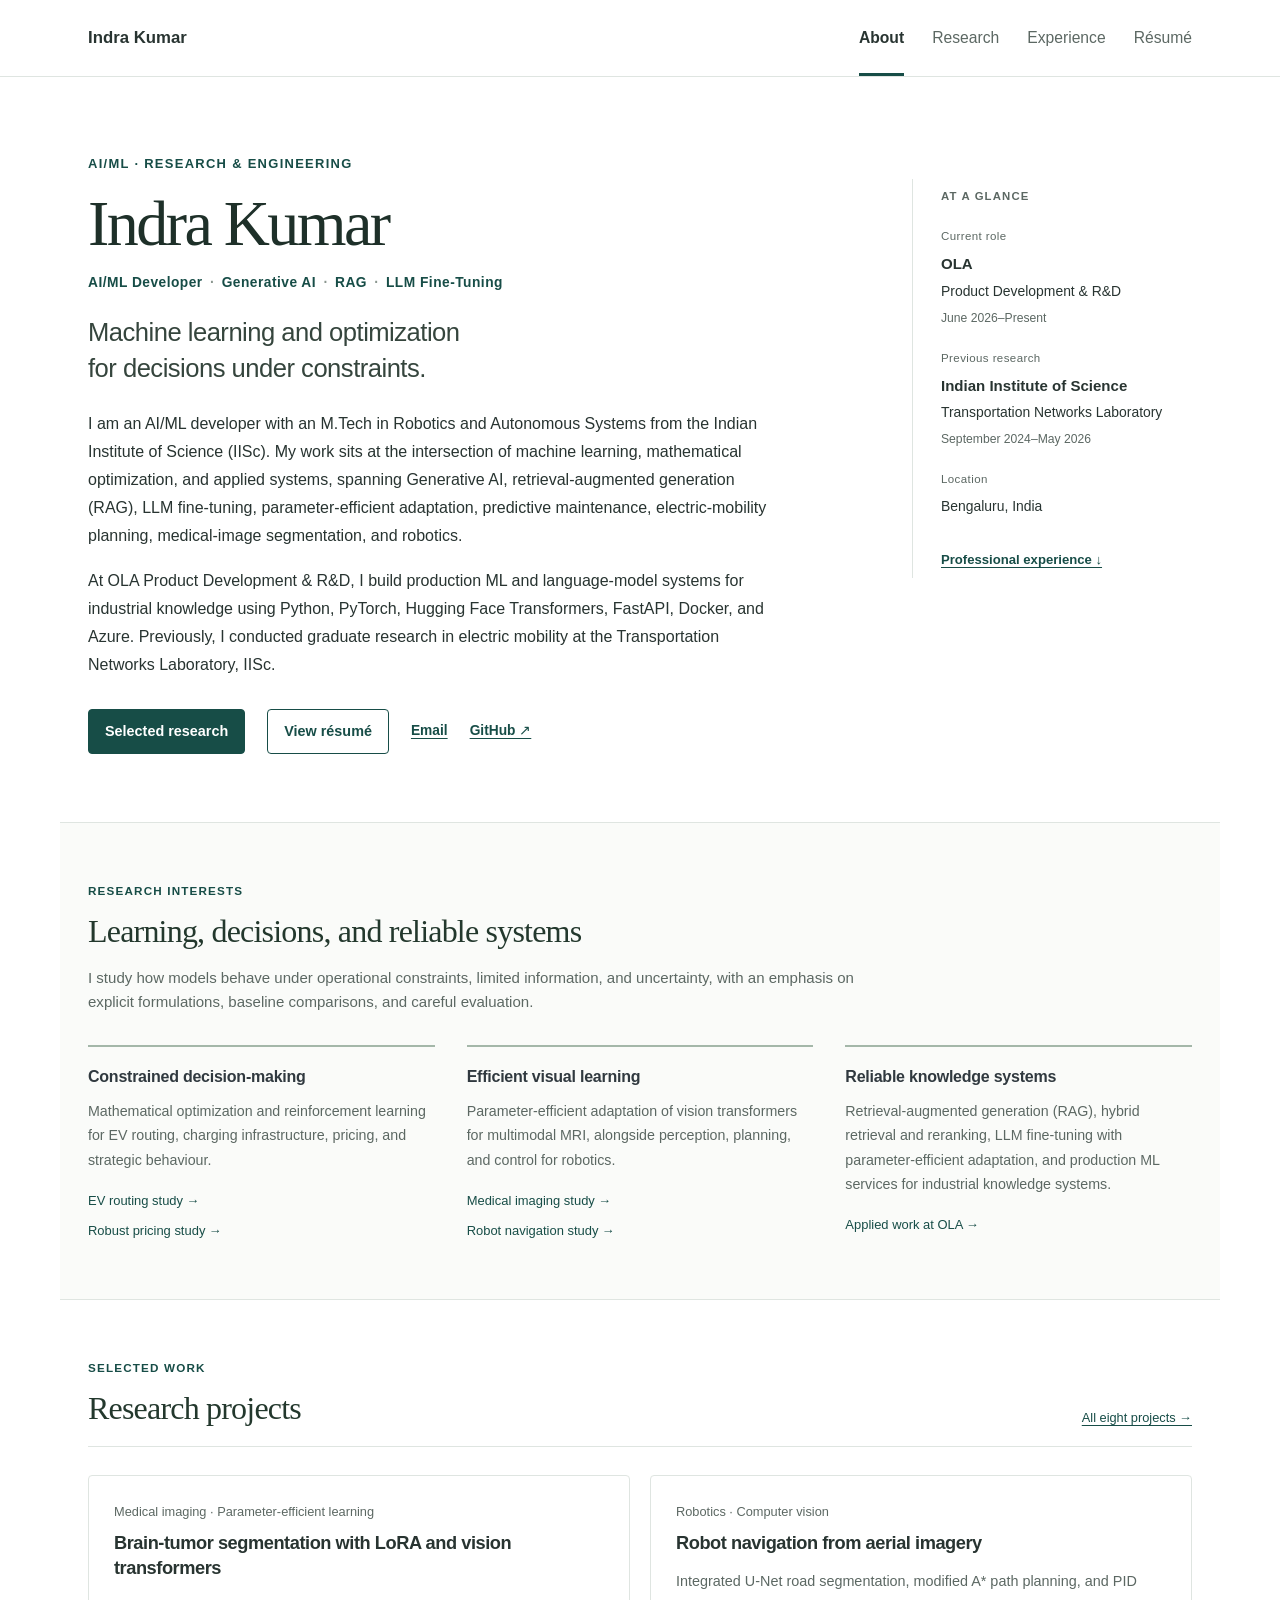
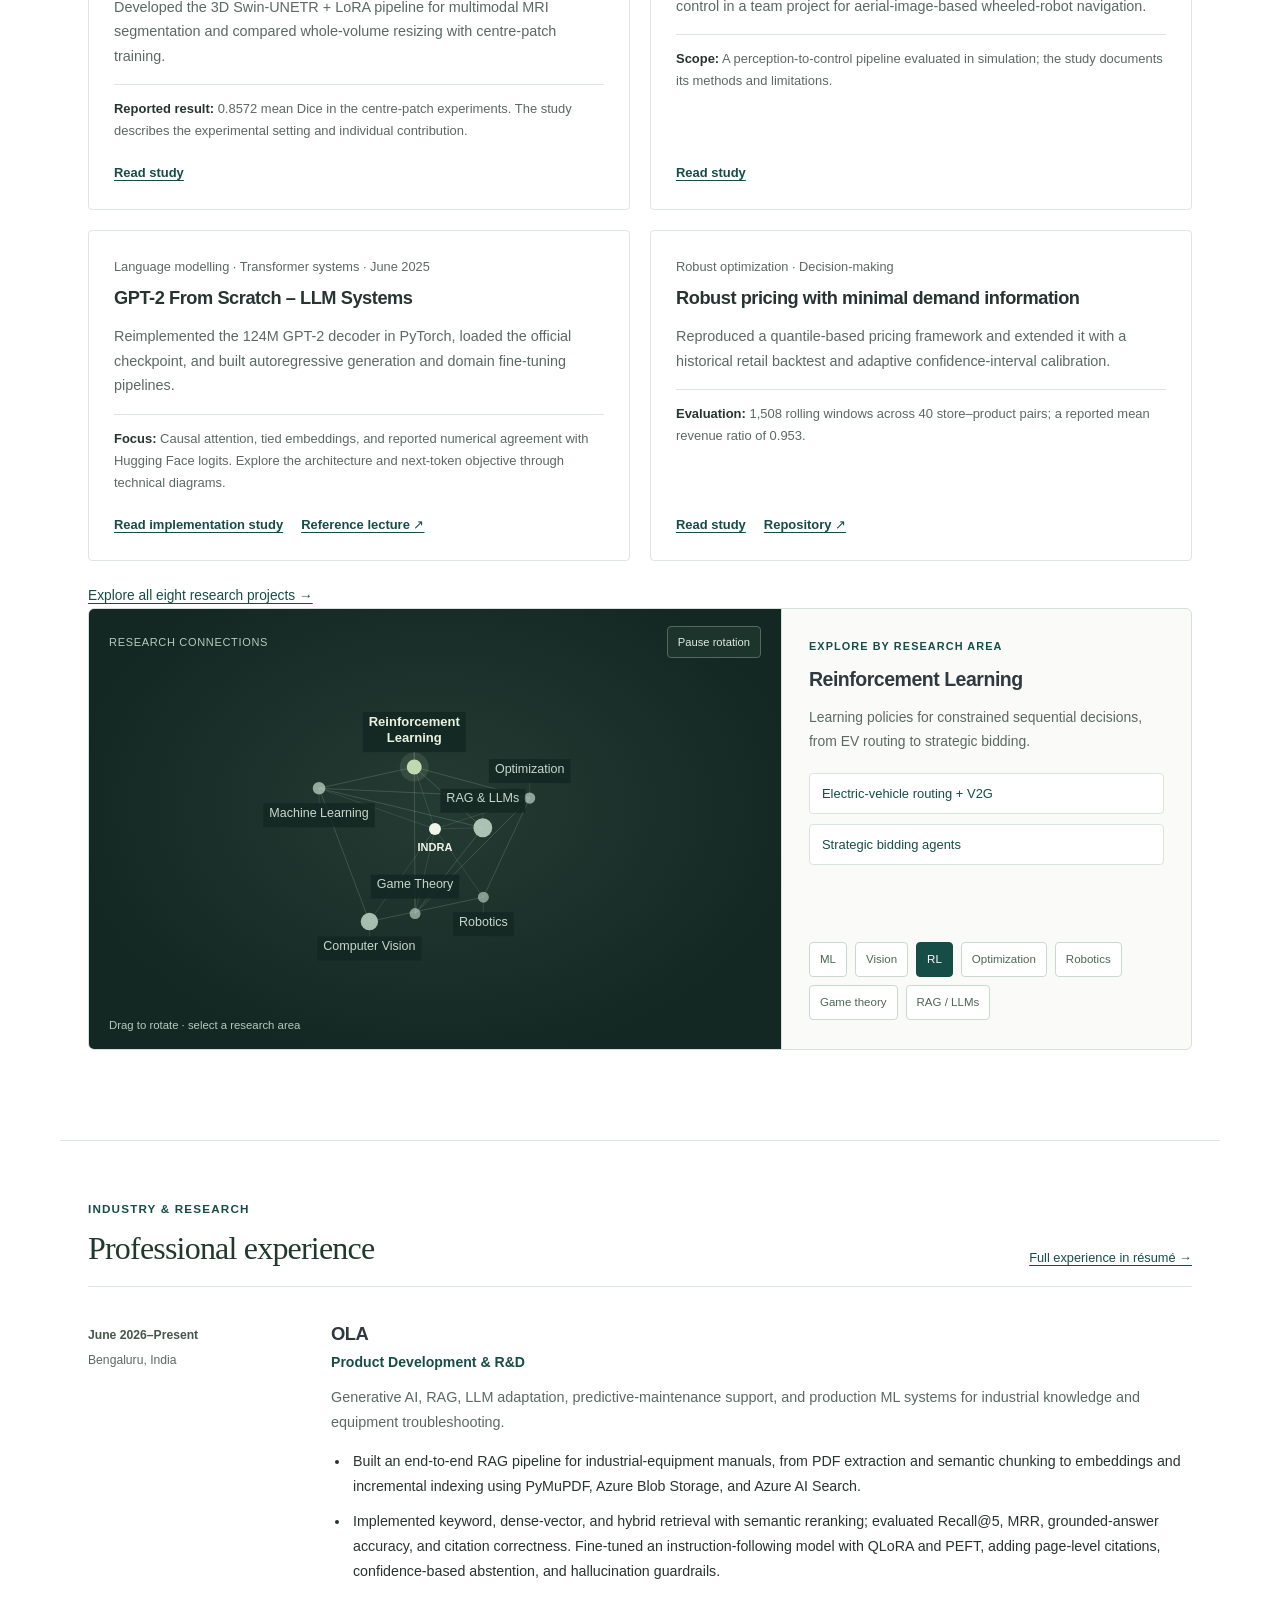
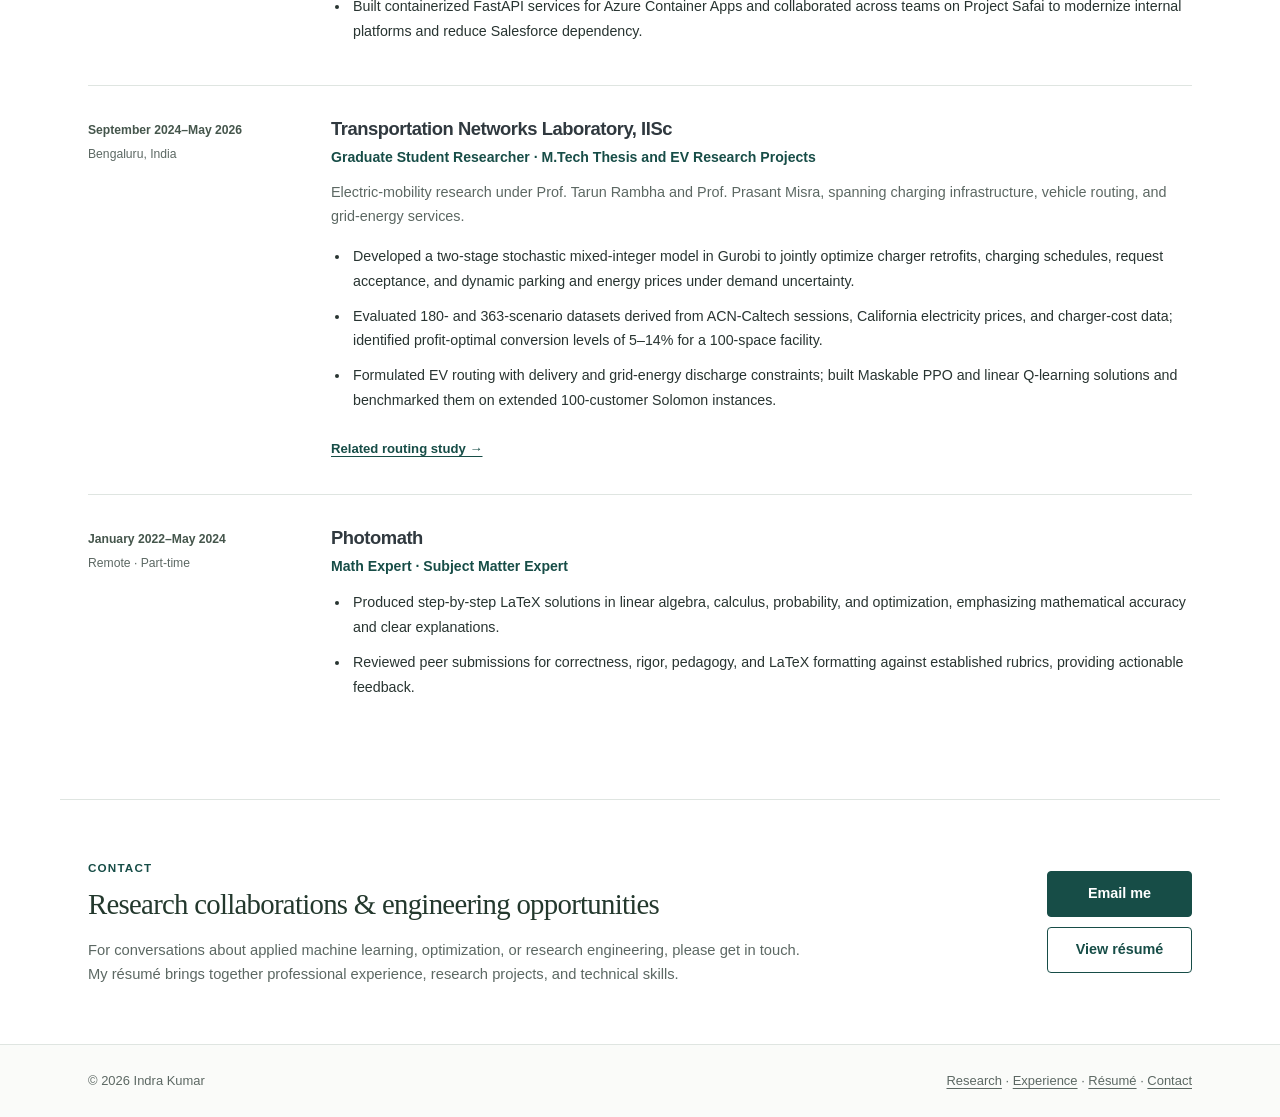
==== commit e930ad7d: "Point all resume actions to the uploaded Indra_Resume PDF" ====
--- a/index.html
+++ b/index.html
@@ -23,7 +23,7 @@
       <a href="index.html" aria-current="page">About</a>
       <a href="projects.html">Research</a>
       <a href="#experience">Experience</a>
-      <a href="assets/Indra_Kumar_Resume.pdf">Résumé</a>
+      <a href="assets/Indra_Resume.pdf">Résumé</a>
     </nav>
   </div>
 </header>
@@ -39,7 +39,7 @@
       <p class="hero-summary">At OLA Product Development &amp; R&amp;D, I build production ML and language-model systems for industrial knowledge using Python, PyTorch, Hugging Face Transformers, FastAPI, Docker, and Azure. Previously, I conducted graduate research in electric mobility at the Transportation Networks Laboratory, IISc.</p>
       <div class="hero-actions">
         <a class="button" href="#selected-work">Selected research</a>
-        <a class="button button-secondary" href="assets/Indra_Kumar_Resume.pdf">View résumé</a>
+        <a class="button button-secondary" href="assets/Indra_Resume.pdf">View résumé</a>
         <a class="text-link" href="mailto:indrak@iisc.ac.in">Email</a>
         <a class="text-link" href="https://github.com/sincerelyindra" target="_blank" rel="noopener noreferrer">GitHub ↗</a>
       </div>
@@ -158,7 +158,7 @@
   <section class="home-section experience-section" id="experience" aria-labelledby="experience-title">
     <div class="section-heading home-heading">
       <div><p class="eyebrow">Industry &amp; research</p><h2 id="experience-title">Professional experience</h2></div>
-      <a href="assets/Indra_Kumar_Resume.pdf">Full experience in résumé →</a>
+      <a href="assets/Indra_Resume.pdf">Full experience in résumé →</a>
     </div>
     <div class="experience-list">
       <article class="experience-entry" id="ola-experience">
@@ -219,10 +219,10 @@
     </div>
     <div class="contact-actions">
       <a class="button" href="mailto:indrak@iisc.ac.in">Email me</a>
-      <a class="button button-secondary" href="assets/Indra_Kumar_Resume.pdf">View résumé</a>
+      <a class="button button-secondary" href="assets/Indra_Resume.pdf">View résumé</a>
     </div>
   </section>
 </main>
-<footer class="footer"><div class="footer-inner"><p>© 2026 Indra Kumar</p><p><a href="projects.html">Research</a> · <a href="#experience">Experience</a> · <a href="assets/Indra_Kumar_Resume.pdf">Résumé</a> · <a href="mailto:indrak@iisc.ac.in">Contact</a></p></div></footer>
+<footer class="footer"><div class="footer-inner"><p>© 2026 Indra Kumar</p><p><a href="projects.html">Research</a> · <a href="#experience">Experience</a> · <a href="assets/Indra_Resume.pdf">Résumé</a> · <a href="mailto:indrak@iisc.ac.in">Contact</a></p></div></footer>
 </body>
 </html>
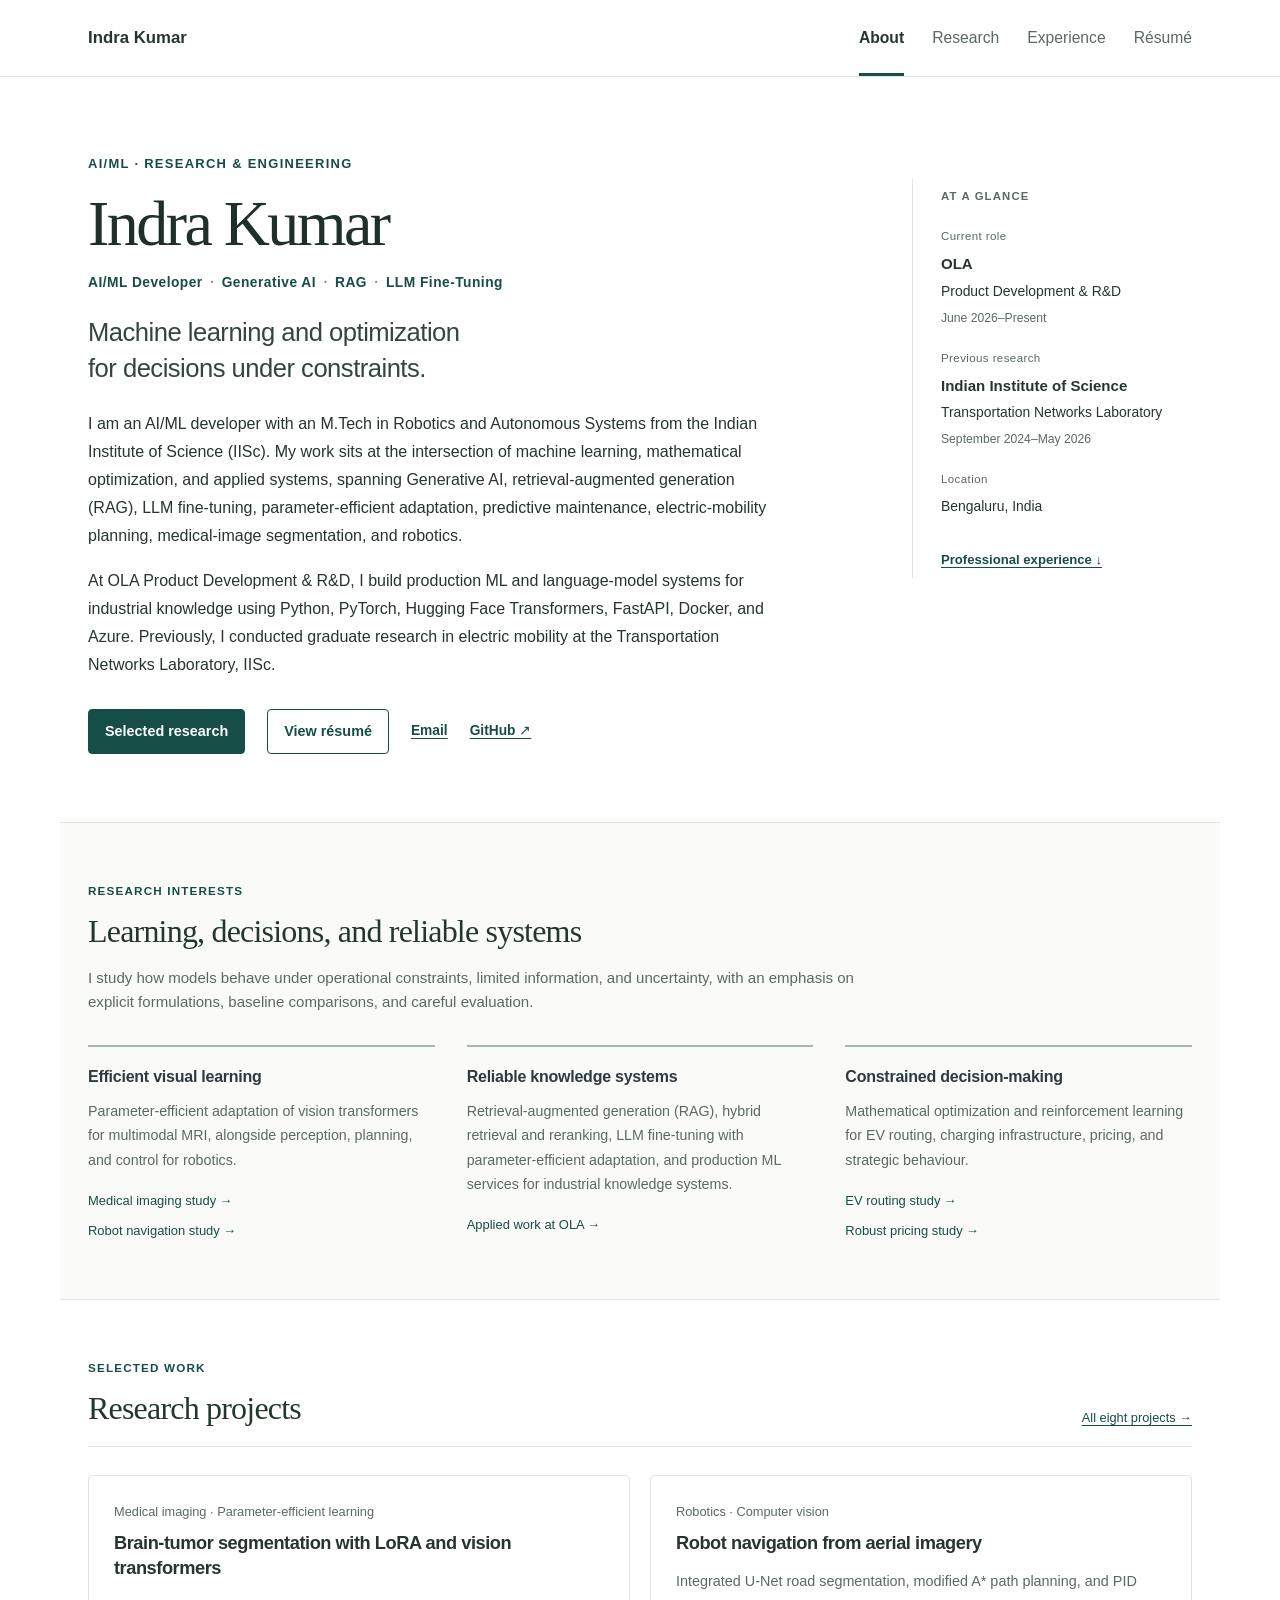
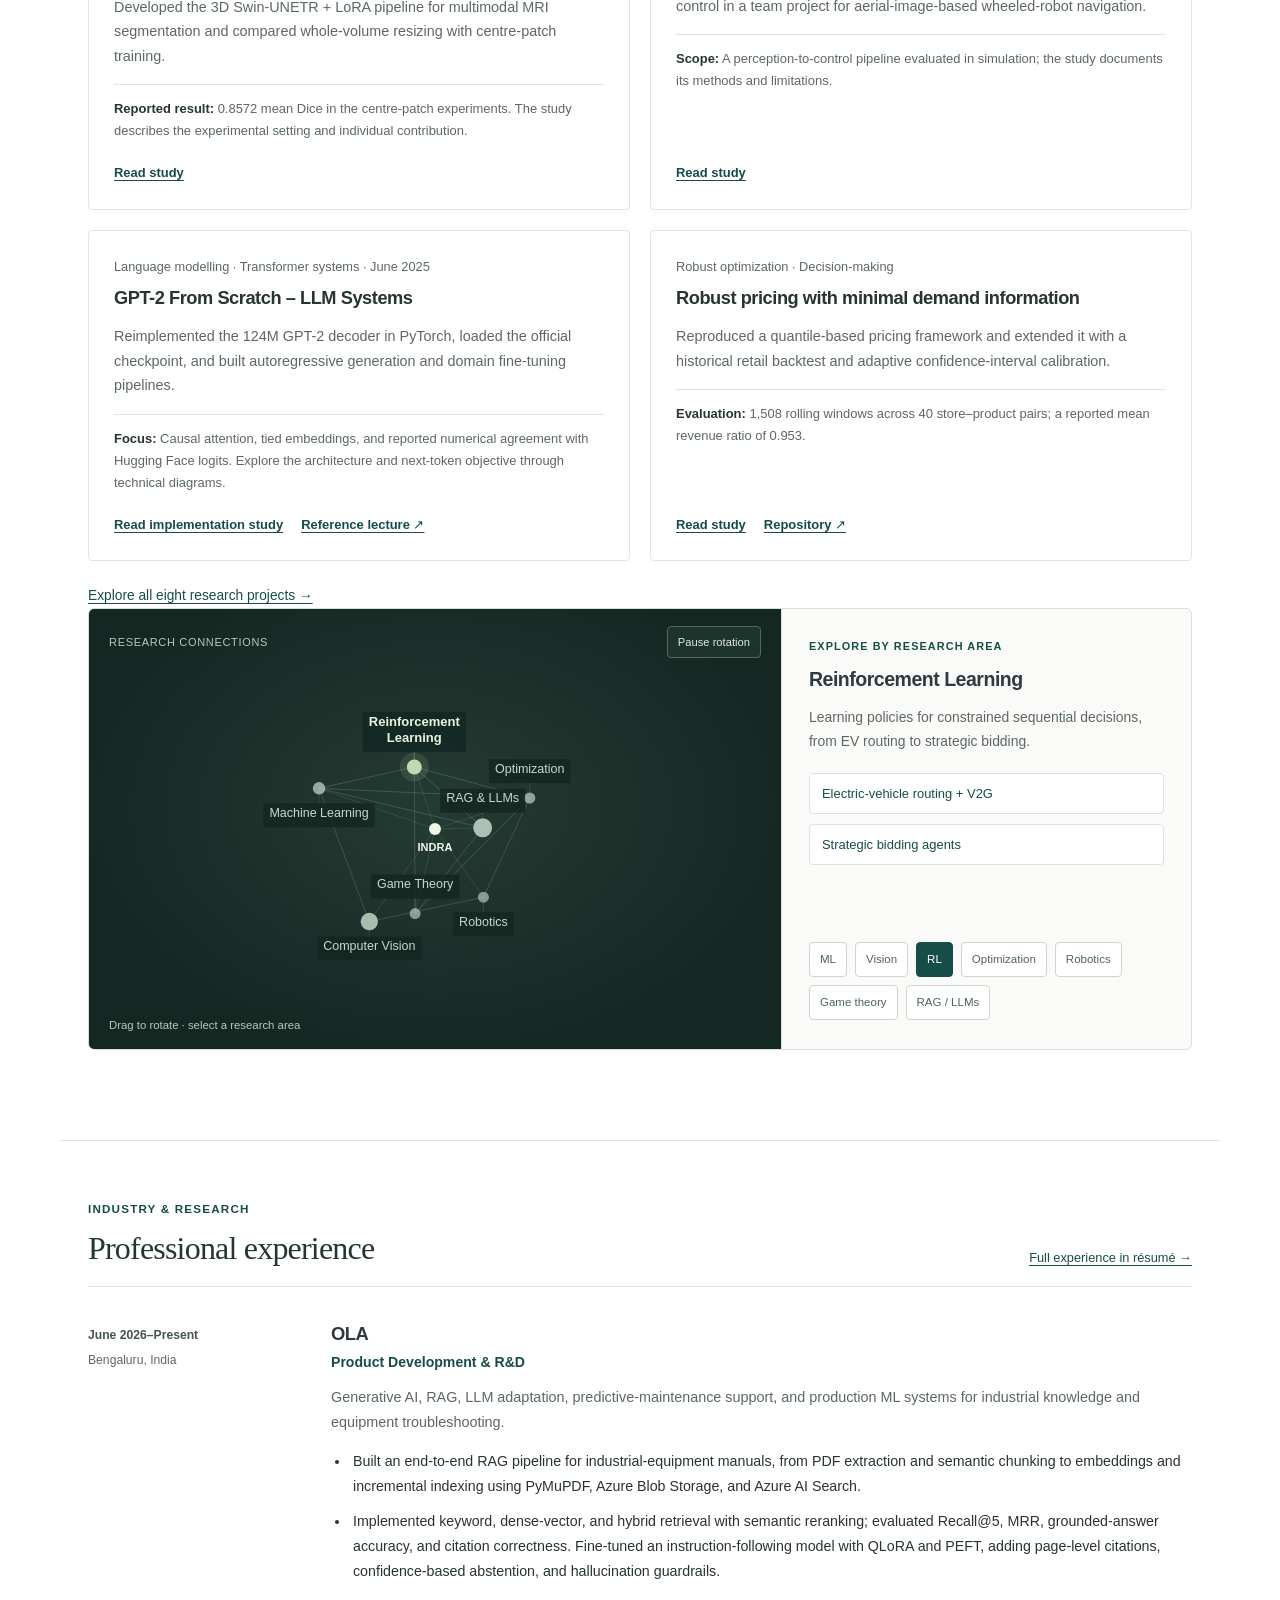
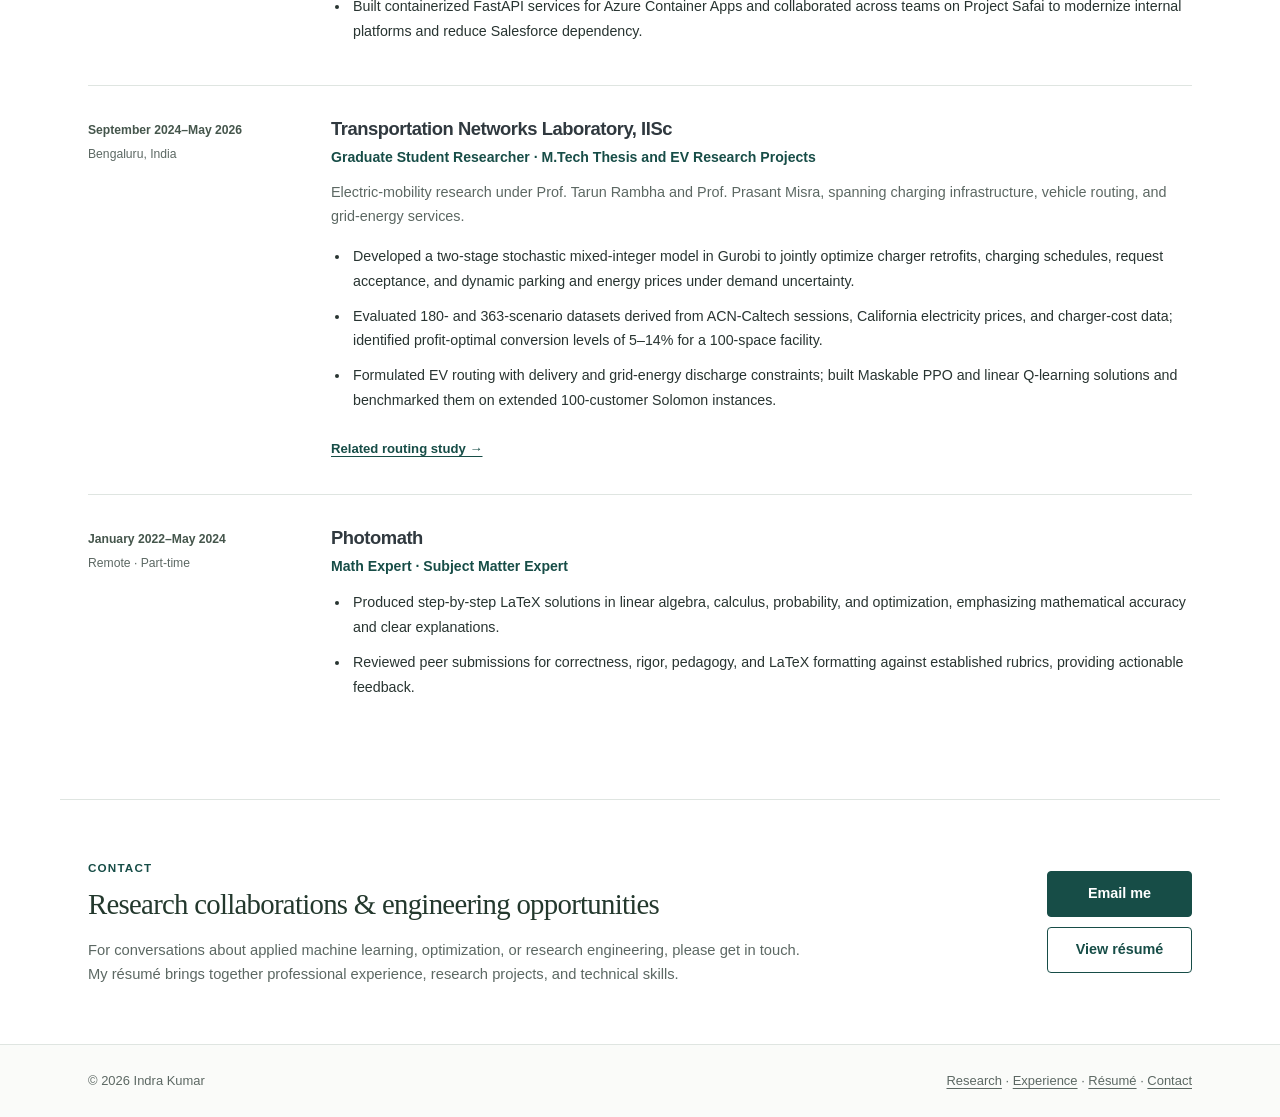
==== commit 6a6bbfda: "Reorder About page research interests" ====
--- a/index.html
+++ b/index.html
@@ -66,21 +66,21 @@
     </div>
     <div class="research-grid">
       <article>
+        <h3>Efficient visual learning</h3>
+        <p>Parameter-efficient adaptation of vision transformers for multimodal MRI, alongside perception, planning, and control for robotics.</p>
+        <a href="projects/medical-image-segmentation.html">Medical imaging study →</a>
+        <a href="projects/robot-path-planning.html">Robot navigation study →</a>
+      </article>
+      <article>
+        <h3>Reliable knowledge systems</h3>
+        <p>Retrieval-augmented generation (RAG), hybrid retrieval and reranking, LLM fine-tuning with parameter-efficient adaptation, and production ML services for industrial knowledge systems.</p>
+        <a href="#ola-experience">Applied work at OLA →</a>
+      </article>
+      <article>
         <h3>Constrained decision-making</h3>
         <p>Mathematical optimization and reinforcement learning for EV routing, charging infrastructure, pricing, and strategic behaviour.</p>
         <a href="projects/electric-vehicle-routing.html">EV routing study →</a>
         <a href="projects/robust-pricing.html">Robust pricing study →</a>
-      </article>
-      <article>
-        <h3>Efficient visual learning</h3>
-        <p>Parameter-efficient adaptation of vision transformers for multimodal MRI, alongside perception, planning, and control for robotics.</p>
-        <a href="projects/medical-image-segmentation.html">Medical imaging study →</a>
-        <a href="projects/robot-path-planning.html">Robot navigation study →</a>
-      </article>
-      <article>
-        <h3>Reliable knowledge systems</h3>
-        <p>Retrieval-augmented generation (RAG), hybrid retrieval and reranking, LLM fine-tuning with parameter-efficient adaptation, and production ML services for industrial knowledge systems.</p>
-        <a href="#ola-experience">Applied work at OLA →</a>
       </article>
     </div>
   </section>
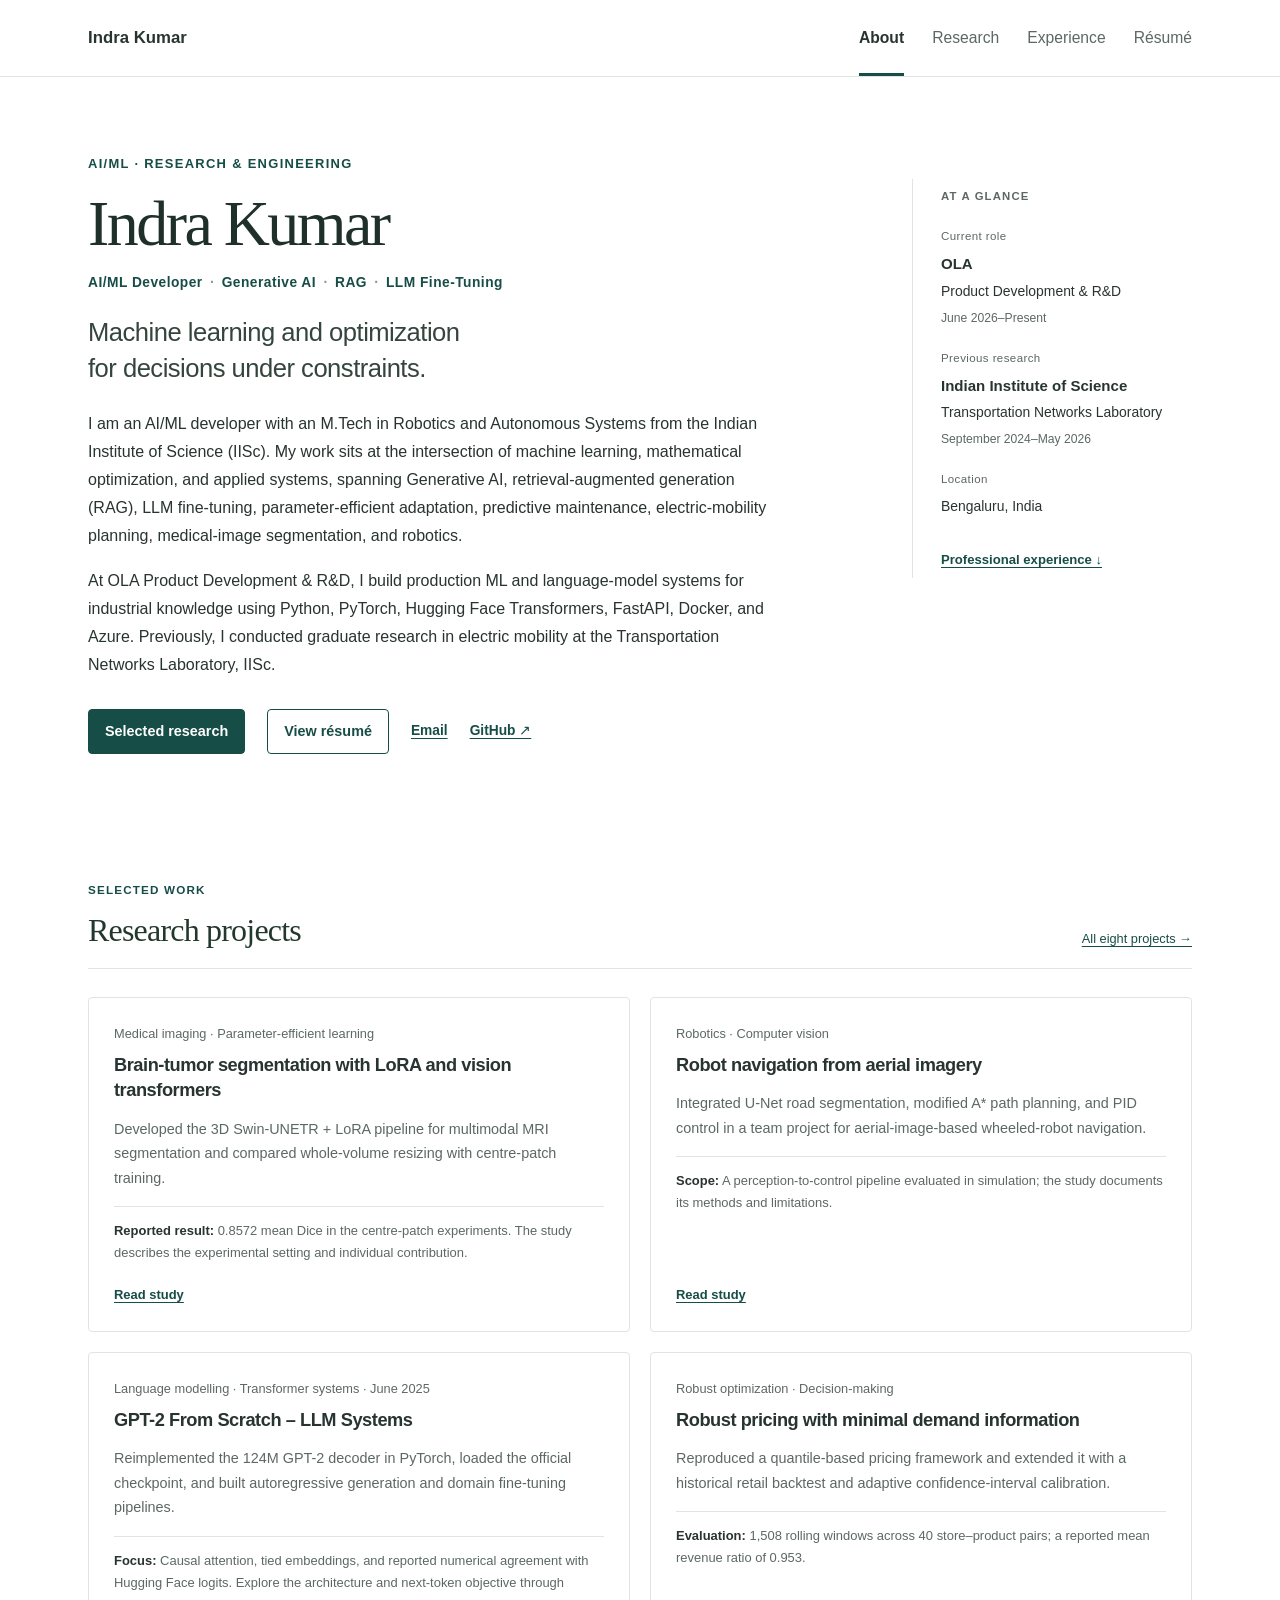
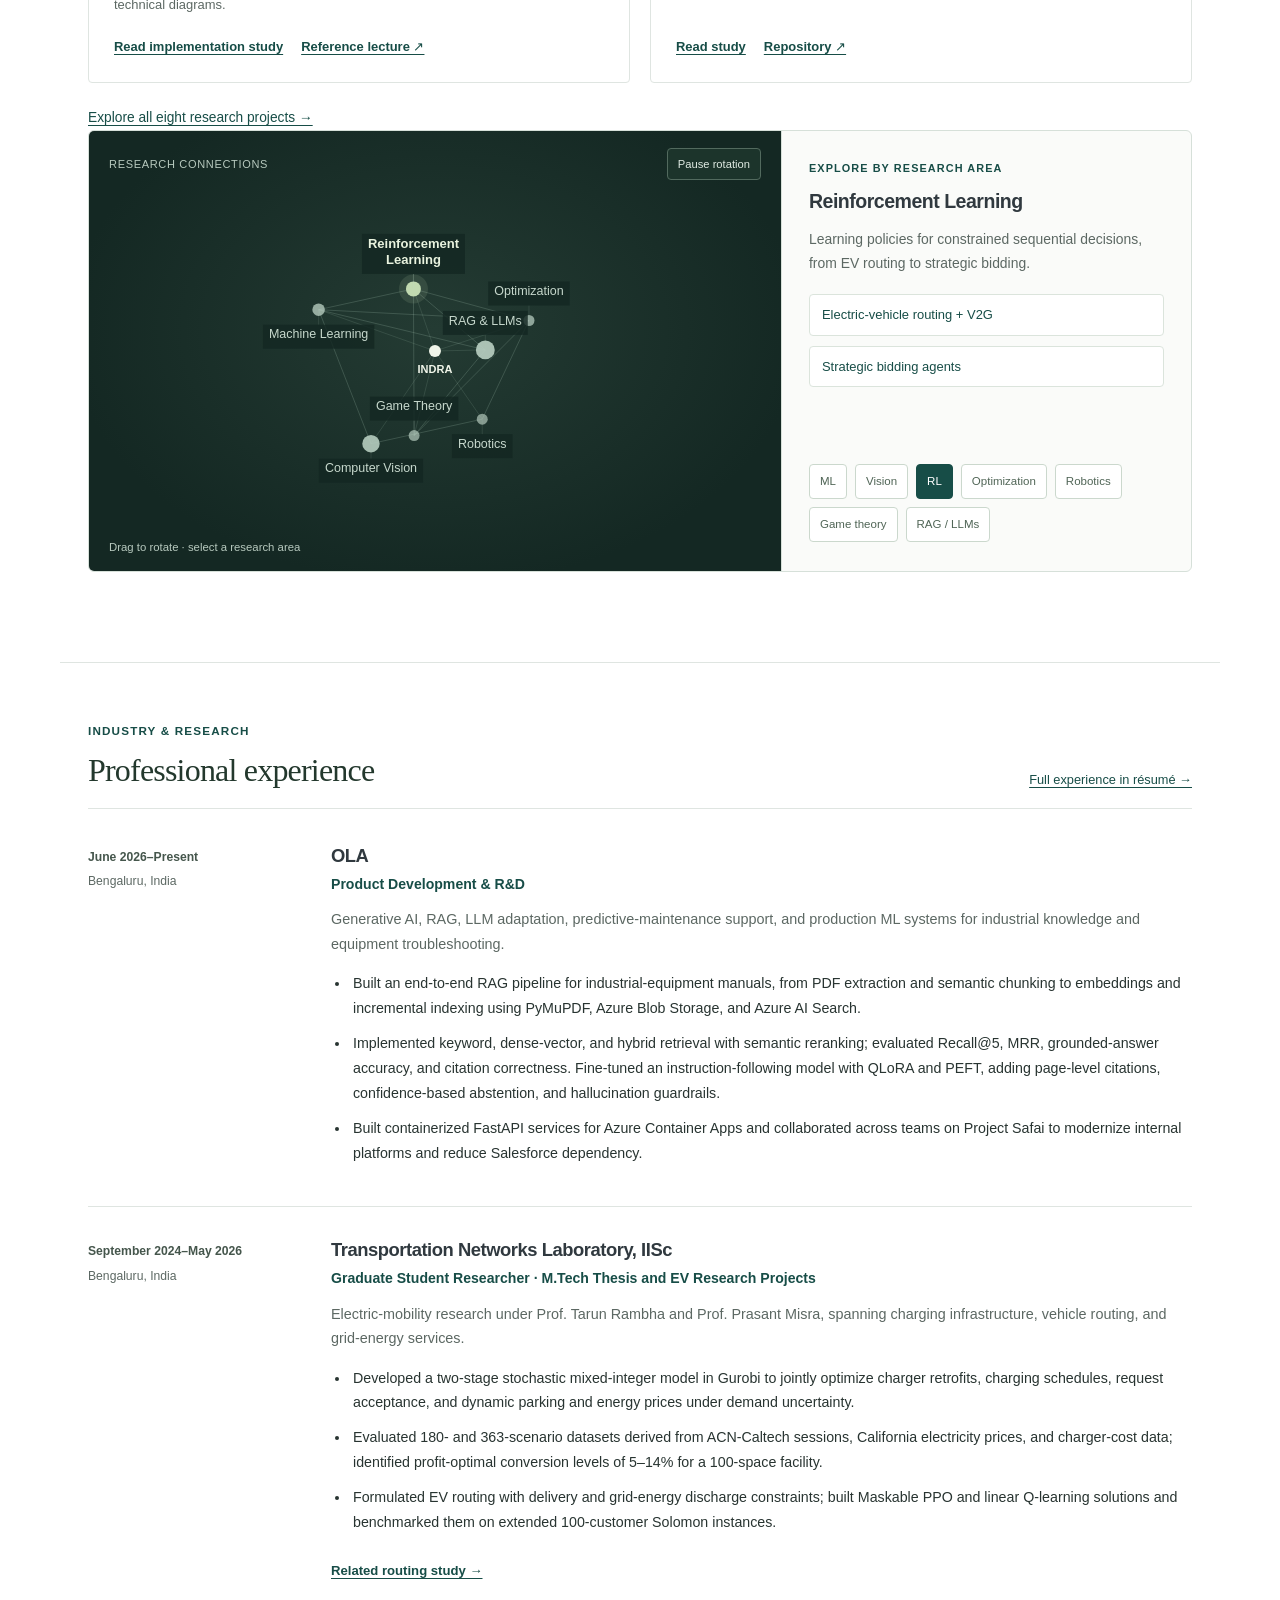
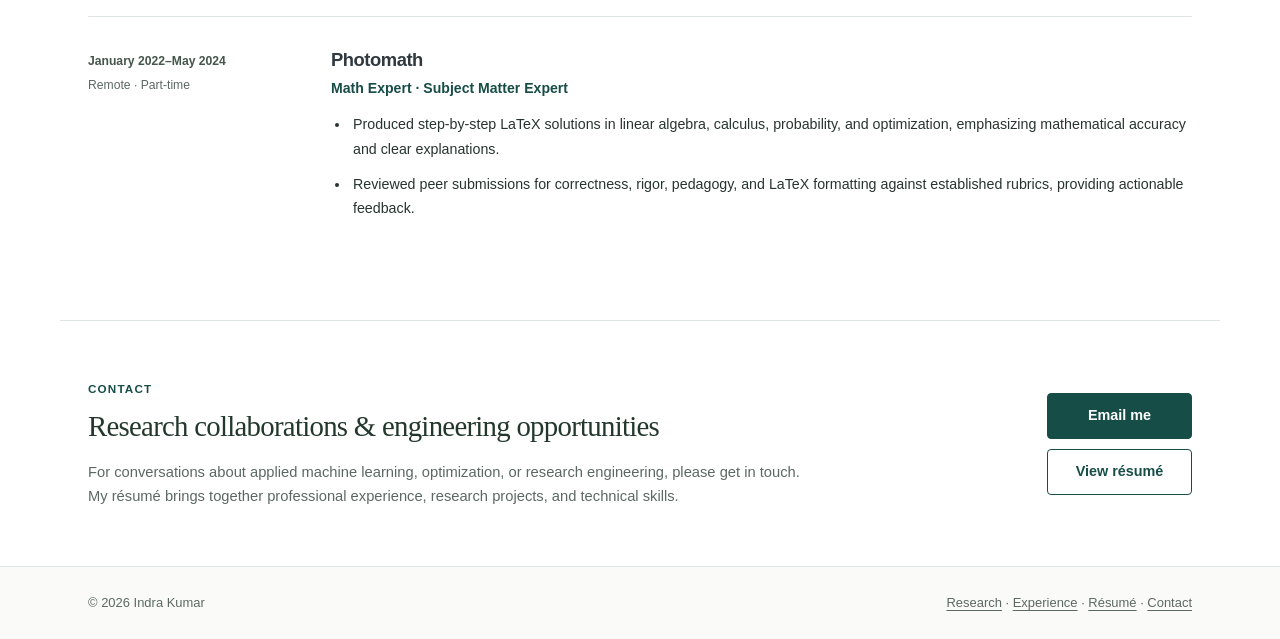
==== commit f080fc77: "Remove Research interests section from portfolio homepage" ====
--- a/index.html
+++ b/index.html
@@ -58,33 +58,6 @@
     </aside>
   </section>
 
-  <section class="home-section research-section" id="research" aria-labelledby="research-title">
-    <div class="section-intro">
-      <p class="eyebrow">Research interests</p>
-      <h2 id="research-title">Learning, decisions, and reliable systems</h2>
-      <p>I study how models behave under operational constraints, limited information, and uncertainty, with an emphasis on explicit formulations, baseline comparisons, and careful evaluation.</p>
-    </div>
-    <div class="research-grid">
-      <article>
-        <h3>Efficient visual learning</h3>
-        <p>Parameter-efficient adaptation of vision transformers for multimodal MRI, alongside perception, planning, and control for robotics.</p>
-        <a href="projects/medical-image-segmentation.html">Medical imaging study →</a>
-        <a href="projects/robot-path-planning.html">Robot navigation study →</a>
-      </article>
-      <article>
-        <h3>Reliable knowledge systems</h3>
-        <p>Retrieval-augmented generation (RAG), hybrid retrieval and reranking, LLM fine-tuning with parameter-efficient adaptation, and production ML services for industrial knowledge systems.</p>
-        <a href="#ola-experience">Applied work at OLA →</a>
-      </article>
-      <article>
-        <h3>Constrained decision-making</h3>
-        <p>Mathematical optimization and reinforcement learning for EV routing, charging infrastructure, pricing, and strategic behaviour.</p>
-        <a href="projects/electric-vehicle-routing.html">EV routing study →</a>
-        <a href="projects/robust-pricing.html">Robust pricing study →</a>
-      </article>
-    </div>
-  </section>
-
   <section class="home-section" id="selected-work" aria-labelledby="work-title">
     <div class="section-heading home-heading">
       <div><p class="eyebrow">Selected work</p><h2 id="work-title">Research projects</h2></div>
